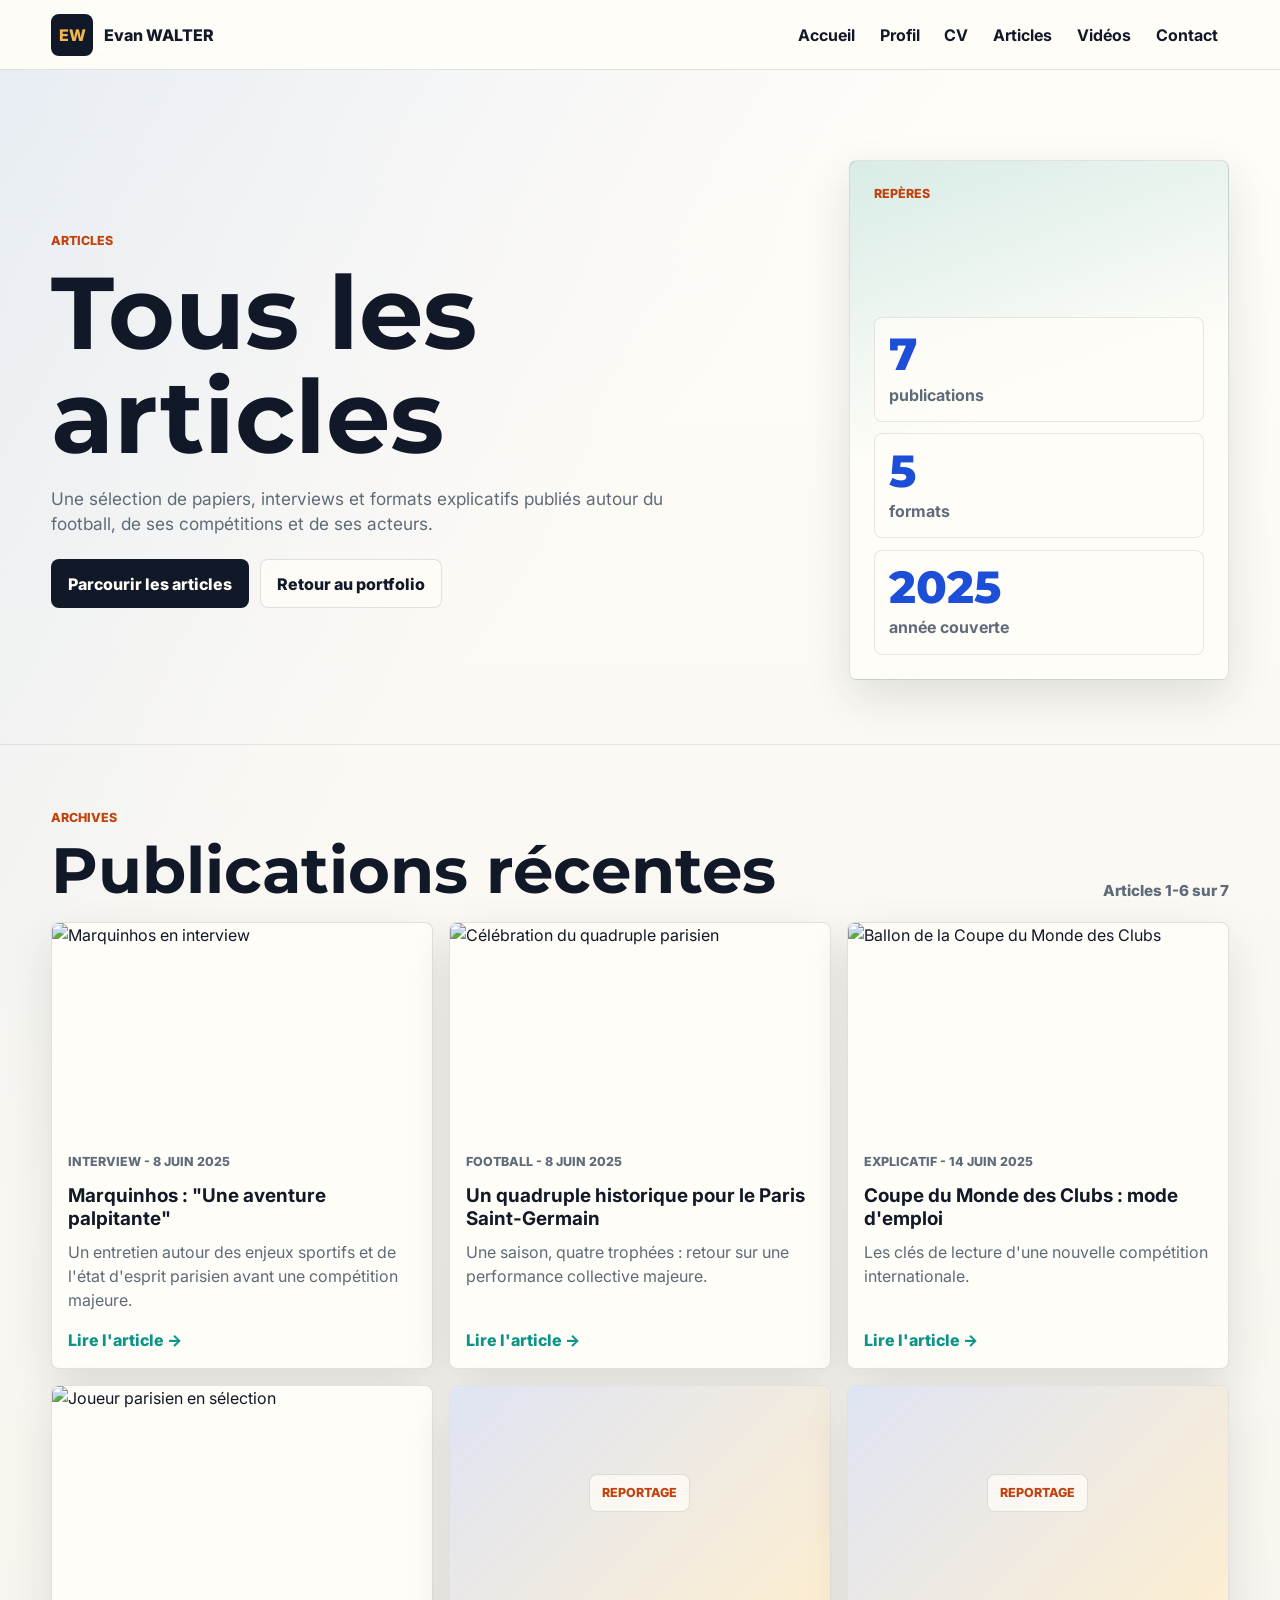
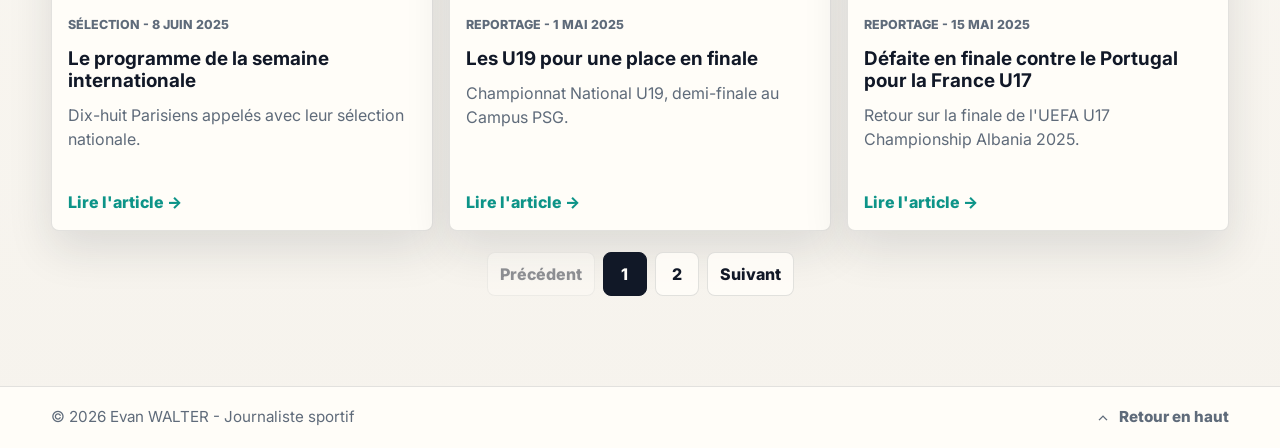
==== articles.html @ ab0a1d10 "add: prettier" ====
<!doctype html>
<html lang="fr">
  <head>
    <meta charset="utf-8" />
    <meta name="viewport" content="width=device-width,initial-scale=1" />
    <title>Tous les articles — Evan WALTER</title>
    <meta name="description" content="Liste complète des articles de Evan WALTER" />
    <link rel="preconnect" href="https://fonts.googleapis.com" />
    <link rel="preconnect" href="https://fonts.gstatic.com" crossorigin />
    <link
      href="https://fonts.googleapis.com/css2?family=Inter:wght@300;400;600;700;800&family=Montserrat:wght@700;800&display=swap"
      rel="stylesheet"
    />
    <link rel="stylesheet" href="main.css" />
    <link rel="apple-touch-icon" sizes="180x180" href="favicon/apple-touch-icon.png" />
    <link rel="icon" type="image/png" sizes="32x32" href="favicon/favicon-32x32.png" />
    <link rel="icon" type="image/png" sizes="16x16" href="favicon/favicon-16x16.png" />
    <link rel="shortcut icon" href="favicon/favicon.ico" />
    <link rel="manifest" href="favicon/site.webmanifest" />
    <meta name="theme-color" content="#0d9488" />
  </head>
  <body>
    <header class="site-header" role="banner">
      <div class="container header-grid">
        <a class="logo" href="index.html#home" aria-label="Accueil">
          <span class="logo-mark" aria-hidden="true">EW</span>
          <span class="logo-text">Evan WALTER</span>
        </a>

        <nav class="main-nav" role="navigation" aria-label="Navigation principale">
          <button id="nav-toggle" class="nav-toggle" aria-expanded="false" aria-controls="menu">
            Menu
          </button>
          <ul id="menu" class="menu">
            <li><a href="index.html#home">Accueil</a></li>
            <li><a href="index.html#about">Profil</a></li>
            <li><a href="CV/CV%20-%20Evan%20WALTER.pdf" target="_blank" rel="noopener">CV</a></li>
            <li><a href="index.html#articles">Articles</a></li>
            <li><a href="index.html#videos">Vidéos</a></li>
            <li><a href="index.html#contact">Contact</a></li>
          </ul>
        </nav>
      </div>
    </header>

    <main id="main" class="site-main articles-page">
      <section class="articles-hero">
        <div class="container articles-hero-grid">
          <div class="articles-hero-copy">
            <p class="eyebrow">Articles</p>
            <h1>Tous les articles</h1>
            <p>
              Une sélection de papiers, interviews et formats explicatifs publiés autour du
              football, de ses compétitions et de ses acteurs.
            </p>
            <div class="hero-cta">
              <a class="btn btn-primary" href="#articles-list">Parcourir les articles</a>
              <a class="btn btn-outline" href="index.html#articles">Retour au portfolio</a>
            </div>
          </div>

          <aside class="articles-hero-panel" aria-label="Repères éditoriaux">
            <p class="panel-label">Repères</p>
            <dl class="article-metrics">
              <div>
                <dt>7</dt>
                <dd>publications</dd>
              </div>
              <div>
                <dt>5</dt>
                <dd>formats</dd>
              </div>
              <div>
                <dt>2025</dt>
                <dd>année couverte</dd>
              </div>
            </dl>
          </aside>
        </div>
      </section>

      <section id="articles-list" class="works articles-list">
        <div class="container section-top articles-toolbar">
          <div>
            <p class="eyebrow">Archives</p>
            <h2>Publications récentes</h2>
          </div>
          <p class="articles-count">Articles 1-6 sur 7</p>
        </div>

        <div class="container">
          <div id="articles-grid" class="articles-grid" aria-live="polite"></div>
          <nav
            id="articles-pagination"
            class="pagination"
            aria-label="Pagination des articles"
          ></nav>
        </div>
      </section>
    </main>

    <footer class="site-footer">
      <div class="container footer-grid">
        <p>© <span id="year"></span> Evan WALTER - Journaliste sportif</p>
        <a href="#" class="back-to-top" aria-label="Retour en haut">
          <svg viewBox="0 0 24 24" aria-hidden="true" focusable="false">
            <path d="M7.41 15.41L12 10.83l4.59 4.58L18 14.17 12 8.17 6 14.17z"></path>
          </svg>
          <span>Retour en haut</span>
        </a>
      </div>
    </footer>

    <script defer src="main.js"></script>
    <script>
      (function () {
        const ARTICLES = [
          {
            category: 'Interview',
            date: '2025-06-08',
            dateLabel: '8 juin 2025',
            title: 'Marquinhos : "Une aventure palpitante"',
            excerpt:
              "Un entretien autour des enjeux sportifs et de l'état d'esprit parisien avant une compétition majeure.",
            image:
              'https://media.psg.fr/image/upload/w_1921,c_fill,g_auto,ar_3:2/f_avif,q_75/_am29025_q5d5ph',
            alt: 'Marquinhos en interview',
            link: 'https://www.psg.fr/content/marquinhos-participer-a-cette-competition-va-etre-une-aventure-palpitante',
          },
          {
            category: 'Football',
            date: '2025-06-08',
            dateLabel: '8 juin 2025',
            title: 'Un quadruple historique pour le Paris Saint-Germain',
            excerpt: 'Une saison, quatre trophées : retour sur une performance collective majeure.',
            image:
              'https://media.psg.fr/image/upload/w_1921,c_fill,g_auto,ar_3:2/f_avif,q_75/visuel-quadruple-169_uxd8ih',
            alt: 'Célébration du quadruple parisien',
            link: 'https://www.psg.fr/content/un-quadruple-historique-pour-le-paris-saint-germain',
          },
          {
            category: 'Explicatif',
            date: '2025-06-14',
            dateLabel: '14 juin 2025',
            title: "Coupe du Monde des Clubs : mode d'emploi",
            excerpt: "Les clés de lecture d'une nouvelle compétition internationale.",
            image:
              'https://media.psg.fr/image/upload/w_1081,c_fill,g_auto,ar_3:2/f_avif,q_75/gettyimages-2219233230_yzesf4',
            alt: 'Ballon de la Coupe du Monde des Clubs',
            link: 'https://www.psg.fr/content/coupe-du-monde-des-clubs-mode-demploi',
          },
          {
            category: 'Sélection',
            date: '2025-06-08',
            dateLabel: '8 juin 2025',
            title: 'Le programme de la semaine internationale',
            excerpt: 'Dix-huit Parisiens appelés avec leur sélection nationale.',
            image:
              'https://media.psg.fr/image/upload/w_1921,c_fill,g_auto,ar_3:2/f_avif,q_75/barcola-france-4_acxjjt',
            alt: 'Joueur parisien en sélection',
            link: 'https://www.psg.fr/content/le-programme-de-la-semaine-internationale',
          },
          {
            category: 'Reportage',
            date: '2025-05-01',
            dateLabel: '1 mai 2025',
            title: 'Les U19 pour une place en finale',
            excerpt: 'Championnat National U19, demi-finale au Campus PSG.',
            image: '',
            alt: '',
            link: 'https://www.psg.fr/content/les-u19-pour-une-place-en-finale',
          },
          {
            category: 'Reportage',
            date: '2025-05-15',
            dateLabel: '15 mai 2025',
            title: 'Défaite en finale contre le Portugal pour la France U17',
            excerpt: "Retour sur la finale de l'UEFA U17 Championship Albania 2025.",
            image: '',
            alt: '',
            link: 'https://www.psg.fr/content/defaite-en-finale-contre-le-portugal-pour-la-france-u17',
          },
          {
            category: 'Analyse',
            date: '2025-04-20',
            dateLabel: '20 avril 2025',
            title: 'Coupe du Monde des Clubs : les enjeux',
            excerpt: 'Angles, calendrier et repères pour suivre la compétition.',
            image: '',
            alt: '',
            link: 'https://www.psg.fr/content/coupe-du-monde-des-clubs-mode-demploi',
          },
        ];

        const pageSize = 6;
        let currentPage = 1;
        const totalPages = Math.max(1, Math.ceil(ARTICLES.length / pageSize));

        function renderPage(page) {
          const grid = document.getElementById('articles-grid');
          const count = document.querySelector('.articles-count');
          grid.innerHTML = '';
          const start = (page - 1) * pageSize;
          const end = start + pageSize;
          const items = ARTICLES.slice(start, end);

          items.forEach((a) => {
            const article = document.createElement('article');
            article.className = 'card article-card';

            const media = document.createElement('a');
            media.className = 'article-media';
            media.href = a.link;
            media.target = '_blank';
            media.rel = 'noopener';
            media.setAttribute('aria-label', `Lire ${a.title}`);

            if (a.image) {
              const image = document.createElement('img');
              image.src = a.image;
              image.alt = a.alt || '';
              image.loading = 'lazy';
              media.appendChild(image);
            } else {
              const placeholder = document.createElement('div');
              const label = document.createElement('span');
              placeholder.className = 'article-placeholder';
              placeholder.setAttribute('aria-hidden', 'true');
              label.textContent = a.category;
              placeholder.appendChild(label);
              media.appendChild(placeholder);
            }

            const body = document.createElement('div');
            body.className = 'card-body';

            const meta = document.createElement('p');
            const category = document.createElement('span');
            const time = document.createElement('time');
            meta.className = 'meta';
            category.textContent = a.category;
            time.dateTime = a.date;
            time.textContent = a.dateLabel;
            meta.append(category, ' - ', time);

            const title = document.createElement('h3');
            title.textContent = a.title;

            const excerpt = document.createElement('p');
            excerpt.textContent = a.excerpt || '';

            const link = document.createElement('a');
            link.className = 'card-link';
            link.href = a.link;
            link.target = '_blank';
            link.rel = 'noopener';
            link.textContent = "Lire l'article";

            body.append(meta, title, excerpt, link);
            article.append(media, body);

            grid.appendChild(article);
          });

          if (count) {
            const first = start + 1;
            const last = Math.min(ARTICLES.length, end);
            count.textContent = `Articles ${first}-${last} sur ${ARTICLES.length}`;
          }

          renderPagination();
        }

        function renderPagination() {
          const nav = document.getElementById('articles-pagination');
          nav.innerHTML = '';

          function goToPage(page) {
            if (page === currentPage || page < 1 || page > totalPages) return;
            currentPage = page;
            renderPage(currentPage);
          }

          const prev = document.createElement('button');
          prev.className = 'btn';
          prev.textContent = 'Précédent';
          prev.disabled = currentPage === 1;
          prev.addEventListener('click', () => {
            goToPage(currentPage - 1);
          });
          nav.appendChild(prev);

          for (let i = 1; i <= totalPages; i++) {
            const btn = document.createElement('button');
            btn.className = 'btn';
            if (i === currentPage) btn.classList.add('current');
            if (i === currentPage) btn.setAttribute('aria-current', 'page');
            btn.textContent = i;
            btn.addEventListener('click', () => {
              goToPage(i);
            });
            nav.appendChild(btn);
          }

          const next = document.createElement('button');
          next.className = 'btn';
          next.textContent = 'Suivant';
          next.disabled = currentPage === totalPages;
          next.addEventListener('click', () => {
            goToPage(currentPage + 1);
          });
          nav.appendChild(next);
        }

        document.addEventListener('DOMContentLoaded', () => {
          renderPage(currentPage);
        });
      })();
    </script>
  </body>
</html>
---- main.css ----
:root {
  --bg: #f6f3ed;
  --paper: #fffdf8;
  --ink: #111827;
  --muted: #5f6b7a;
  --line: rgba(17, 24, 39, 0.12);
  --teal: #0d9488;
  --blue: #1d4ed8;
  --red: #c2410c;
  --gold: #f2b84b;
  --shadow: 0 18px 45px rgba(25, 31, 44, 0.12);
  --radius: 8px;
  --max-width: 1180px;
  --focus: 0 0 0 3px rgba(13, 148, 136, 0.22);
  font-size: 16px;
}

* {
  box-sizing: border-box;
}

html {
  scroll-behavior: smooth;
}

body {
  margin: 0;
  min-height: 100%;
  color: var(--ink);
  background:
    linear-gradient(110deg, rgba(13, 148, 136, 0.08), transparent 28%),
    linear-gradient(180deg, #fffdf8 0%, var(--bg) 100%);
  font-family:
    Inter,
    system-ui,
    -apple-system,
    BlinkMacSystemFont,
    'Segoe UI',
    sans-serif;
  line-height: 1.5;
  -webkit-font-smoothing: antialiased;
}

img,
iframe,
svg {
  max-width: 100%;
}

a {
  color: inherit;
}

button,
input,
textarea {
  font: inherit;
}

.container {
  width: min(92vw, var(--max-width));
  margin: 0 auto;
}

.site-header {
  position: sticky;
  top: 0;
  z-index: 20;
  border-bottom: 1px solid var(--line);
  background: rgba(255, 253, 248, 0.9);
  backdrop-filter: blur(14px);
}

.header-grid {
  display: flex;
  align-items: center;
  justify-content: space-between;
  gap: 1rem;
  padding: 0.85rem 0;
}

.logo {
  display: inline-flex;
  align-items: center;
  gap: 0.65rem;
  color: var(--ink);
  text-decoration: none;
}

.logo-mark {
  display: inline-flex;
  width: 42px;
  height: 42px;
  align-items: center;
  justify-content: center;
  border-radius: var(--radius);
  background: var(--ink);
  color: var(--gold);
  font-weight: 800;
  letter-spacing: 0;
}

.logo-text {
  font-weight: 800;
}

.main-nav {
  position: relative;
}

.nav-toggle {
  display: none;
  padding: 0.55rem 0.75rem;
  border: 1px solid var(--line);
  border-radius: var(--radius);
  background: var(--paper);
  color: var(--ink);
  cursor: pointer;
}

.menu {
  display: flex;
  align-items: center;
  gap: 0.15rem;
  padding: 0;
  margin: 0;
  list-style: none;
}

.menu a {
  display: block;
  padding: 0.55rem 0.7rem;
  border-radius: var(--radius);
  color: var(--ink);
  font-weight: 700;
  text-decoration: none;
}

.menu a:hover,
.menu a:focus-visible {
  background: rgba(13, 148, 136, 0.1);
}

.hero {
  padding: clamp(3rem, 7vw, 6.5rem) 0 clamp(2.5rem, 5vw, 4.5rem);
}

.hero-grid {
  display: grid;
  grid-template-columns: minmax(0, 1fr) minmax(240px, 340px);
  align-items: center;
  gap: clamp(2rem, 6vw, 5rem);
}

.eyebrow {
  margin: 0 0 0.65rem;
  color: var(--red);
  font-size: 0.78rem;
  font-weight: 800;
  letter-spacing: 0;
  text-transform: uppercase;
}

.hero-title,
h2 {
  font-family: Montserrat, Inter, sans-serif;
  letter-spacing: 0;
  line-height: 1.02;
}

.hero-title {
  margin: 0;
  max-width: 10ch;
  font-size: clamp(3.7rem, 11vw, 7.8rem);
}

.hero-subtitle {
  max-width: 15ch;
  margin: 0.7rem 0 0;
  color: var(--blue);
  font-size: clamp(1.3rem, 3vw, 2.15rem);
  font-weight: 800;
  line-height: 1.08;
}

.lead {
  max-width: 58ch;
  margin: 1rem 0 0;
  color: var(--muted);
  font-size: 1.05rem;
}

.hero-cta,
.section-actions,
.contact-actions {
  display: flex;
  flex-wrap: wrap;
  align-items: center;
  gap: 0.7rem;
}

.hero-cta {
  margin-top: 1.35rem;
}

.btn,
.text-action {
  display: inline-flex;
  min-height: 44px;
  align-items: center;
  justify-content: center;
  border-radius: var(--radius);
  font-weight: 800;
  text-decoration: none;
  cursor: pointer;
}

.btn {
  padding: 0.72rem 1rem;
  border: 1px solid transparent;
}

.btn-primary {
  background: var(--ink);
  color: #fffdf8;
}

.btn-outline {
  border-color: var(--line);
  background: rgba(255, 253, 248, 0.76);
  color: var(--ink);
}

.text-action {
  margin-top: 1rem;
  padding: 0;
  border: 0;
  background: transparent;
  color: var(--teal);
}

.text-action::after {
  content: '';
  width: 34px;
  height: 2px;
  margin-left: 0.6rem;
  background: currentColor;
}

.hero-aside {
  position: relative;
  width: min(100%, 320px);
  justify-self: end;
}

.profile-figure {
  margin: 0;
  overflow: hidden;
  aspect-ratio: 4 / 5;
  border: 1px solid rgba(17, 24, 39, 0.1);
  border-radius: var(--radius);
  background: var(--paper);
  box-shadow: var(--shadow);
}

.profile-figure img {
  display: block;
  width: 100%;
  height: 100%;
  object-fit: cover;
  object-position: center top;
}

.stats {
  display: grid;
  grid-template-columns: repeat(3, 1fr);
  gap: 0.55rem;
  padding: 0;
  margin: 0.75rem 0 0;
  list-style: none;
}

.stats li {
  min-width: 0;
  padding: 0.75rem 0.55rem;
  border: 1px solid var(--line);
  border-radius: var(--radius);
  background: rgba(255, 253, 248, 0.78);
  text-align: center;
}

.stats strong {
  display: block;
  color: var(--blue);
  font-size: 1.45rem;
  line-height: 1;
}

.stats span {
  display: block;
  margin-top: 0.25rem;
  color: var(--muted);
  font-size: 0.78rem;
}

.about,
.works,
.videos,
.contact {
  padding: clamp(3rem, 7vw, 5.6rem) 0;
  border-top: 1px solid rgba(17, 24, 39, 0.08);
}

.section-grid,
.contact-grid {
  display: grid;
  grid-template-columns: minmax(240px, 0.8fr) minmax(0, 1.2fr);
  gap: clamp(1.5rem, 4vw, 3rem);
}

.section-heading h2,
.section-top h2,
.contact h2 {
  margin: 0;
  font-size: clamp(2rem, 5vw, 4rem);
}

.about-copy p,
.contact p {
  max-width: 65ch;
  margin: 0;
  color: var(--muted);
}

.pill-grid {
  display: grid;
  grid-template-columns: repeat(2, minmax(0, 1fr));
  gap: 0.6rem;
  margin-top: 1.2rem;
}

.pill-grid span {
  min-height: 44px;
  padding: 0.7rem 0.85rem;
  border: 1px solid var(--line);
  border-radius: var(--radius);
  background: rgba(255, 253, 248, 0.7);
  font-weight: 700;
}

.timeline,
.collection-grid,
.report-grid {
  display: grid;
  gap: 1rem;
}

.timeline {
  grid-template-columns: repeat(3, 1fr);
}

.timeline article,
.compact-card,
.report-card,
.short-card {
  border: 1px solid var(--line);
  border-radius: var(--radius);
  background: rgba(255, 253, 248, 0.86);
  box-shadow: 0 12px 30px rgba(25, 31, 44, 0.07);
}

.timeline article,
.compact-card {
  padding: 1rem;
}

.timeline span,
.meta {
  color: var(--red);
  font-size: 0.78rem;
  font-weight: 800;
  text-transform: uppercase;
}

.timeline h3,
.compact-card h3,
.card h3,
.short-card h4,
.report-card h4 {
  margin: 0.45rem 0;
  line-height: 1.18;
}

.timeline p,
.compact-card p,
.card p,
.report-card p {
  color: var(--muted);
}

.section-top {
  display: flex;
  align-items: end;
  justify-content: space-between;
  gap: 1rem;
  margin-bottom: 1.2rem;
}

.icon-btn {
  display: inline-flex;
  width: 44px;
  height: 44px;
  align-items: center;
  justify-content: center;
  border: 1px solid var(--line);
  border-radius: var(--radius);
  background: var(--paper);
  color: var(--ink);
  cursor: pointer;
  transition:
    background-color 0.18s ease,
    border-color 0.18s ease,
    color 0.18s ease,
    opacity 0.18s ease;
}

.icon-btn span {
  font-size: 1.9rem;
  line-height: 1;
}

.icon-btn:hover:not(:disabled) {
  border-color: rgba(13, 148, 136, 0.4);
  background: rgba(13, 148, 136, 0.1);
  color: var(--teal);
}

.icon-btn:disabled {
  cursor: default;
  opacity: 0.38;
}

.article-carousel {
  --carousel-card-width: calc((100% - 2rem) / 3);
  --carousel-gap: 1rem;
}

.rail {
  position: relative;
  overflow: hidden;
}

.rail-track {
  display: grid;
  grid-auto-columns: var(--carousel-card-width);
  grid-auto-flow: column;
  gap: var(--carousel-gap);
  overflow-x: auto;
  padding: 0.25rem 0.25rem 1rem;
  margin: -0.25rem;
  overscroll-behavior-x: contain;
  scroll-behavior: smooth;
  scroll-snap-type: x mandatory;
  scrollbar-width: none;
}

.rail-track::-webkit-scrollbar {
  display: none;
}

.rail-track > [data-carousel-item] {
  scroll-snap-align: start;
}

.card {
  display: flex;
  min-width: 0;
  overflow: hidden;
  border: 1px solid var(--line);
  border-radius: var(--radius);
  background: var(--paper);
  flex-direction: column;
  box-shadow: var(--shadow);
  scroll-snap-align: start;
  transition:
    transform 0.24s ease,
    box-shadow 0.24s ease;
}

.card:hover {
  transform: translateY(-5px);
  box-shadow: 0 24px 55px rgba(25, 31, 44, 0.16);
}

.card img {
  display: block;
  width: 100%;
  aspect-ratio: 16 / 9;
  object-fit: cover;
}

.card-body {
  display: flex;
  min-height: 218px;
  flex: 1;
  flex-direction: column;
  padding: 1rem;
}

.card-body .meta {
  margin: 0 0 0.4rem;
}

.card-body p:not(.meta) {
  margin: 0.2rem 0 1rem;
}

.card-link,
.compact-card a {
  margin-top: auto;
  color: var(--teal);
  font-weight: 800;
  text-decoration: none;
}

.carousel-footer {
  display: flex;
  min-height: 28px;
  align-items: center;
  justify-content: space-between;
  gap: 1rem;
  margin-top: 0.35rem;
}

.carousel-status {
  margin: 0;
  color: var(--muted);
  font-size: 0.9rem;
  font-weight: 700;
}

.carousel-dots {
  display: inline-flex;
  align-items: center;
  justify-content: flex-end;
  gap: 0.45rem;
}

.carousel-dot {
  width: 26px;
  height: 8px;
  padding: 0;
  border: 0;
  border-radius: 999px;
  background: rgba(17, 24, 39, 0.18);
  cursor: pointer;
  transition:
    width 0.18s ease,
    background-color 0.18s ease;
}

.carousel-dot[aria-current] {
  width: 38px;
  background: var(--teal);
}

.video-carousel {
  --carousel-card-width: calc((100% - 2rem) / 3);
  --carousel-gap: 1rem;
}

.video-carousel.vertical-video-carousel {
  --carousel-card-width: calc((100% - 2rem) / 3);
  width: min(100%, 900px);
  margin: 0 auto;
}

.video-carousel.report-carousel {
  --carousel-card-width: 100%;
}

.shorts-track {
  grid-auto-columns: var(--carousel-card-width);
  gap: var(--carousel-gap);
}

.reports-track {
  grid-auto-columns: var(--carousel-card-width);
  gap: var(--carousel-gap);
}

.comments-track {
  grid-auto-columns: var(--carousel-card-width);
  gap: var(--carousel-gap);
}

.collection-grid {
  grid-template-columns: repeat(3, 1fr);
}

.video-section + .video-section {
  margin-top: clamp(2.5rem, 5vw, 4rem);
}

.subsection-heading {
  display: flex;
  align-items: end;
  justify-content: space-between;
  gap: 1rem;
  margin-bottom: 0.9rem;
}

.subsection-heading h3 {
  margin: 0;
  font-size: clamp(1.35rem, 3vw, 2rem);
}

.subsection-heading p {
  max-width: 36ch;
  margin: 0;
  color: var(--muted);
}

.shorts-grid {
  display: grid;
  grid-template-columns: repeat(3, minmax(0, 1fr));
  gap: 1rem;
}

.short-card {
  display: flex;
  overflow: hidden;
  min-width: 0;
  height: 100%;
  flex-direction: column;
  padding: 0.75rem;
}

.video-embed {
  position: relative;
  overflow: hidden;
  border-radius: var(--radius);
  background: #111827;
}

.video-embed img,
.video-embed iframe {
  display: block;
  width: 100%;
  border: 0;
}

.video-embed img {
  height: 100%;
  object-fit: cover;
}

.video-embed-portrait {
  aspect-ratio: 9 / 16;
}

.video-embed-landscape {
  aspect-ratio: 16 / 9;
}

.video-embed iframe {
  height: 100%;
}

.play-overlay {
  position: absolute;
  inset: 0;
  display: grid;
  place-items: center;
  border: 0;
  background: linear-gradient(180deg, rgba(17, 24, 39, 0.05), rgba(17, 24, 39, 0.42));
  color: #fff;
  cursor: pointer;
}

.play-overlay span {
  display: grid;
  width: 58px;
  height: 58px;
  place-items: center;
  border-radius: 50%;
  background: rgba(17, 24, 39, 0.86);
  box-shadow: 0 14px 35px rgba(0, 0, 0, 0.28);
  font-size: 1.45rem;
  line-height: 1;
  transform: translateX(2px);
}

.video-fallback {
  display: inline-flex;
  margin-top: 0.3rem;
  color: var(--teal);
  font-size: 0.88rem;
  font-weight: 800;
  text-decoration: none;
}

.short-card h4 {
  min-height: 2.4em;
  margin: 0.8rem 0 0.15rem;
  font-size: 1rem;
}

.short-card .video-fallback {
  margin-top: auto;
}

.report-card {
  display: grid;
  grid-template-columns: minmax(280px, 0.95fr) minmax(0, 1fr);
  gap: 1rem;
  padding: 0.75rem;
  align-items: center;
}

.contact {
  background: linear-gradient(90deg, rgba(29, 78, 216, 0.08), rgba(242, 184, 75, 0.16));
}

.contact-actions {
  justify-content: flex-start;
}

.linkedin-link {
  display: inline-flex;
  min-height: 44px;
  align-items: center;
  justify-content: center;
  gap: 0.55rem;
  padding: 0.68rem 0.9rem;
  border: 1px solid var(--line);
  border-radius: var(--radius);
  background: #0a66c2;
  color: #fff;
  font-weight: 800;
  text-decoration: none;
}

.linkedin-link svg {
  width: 21px;
  height: 21px;
  fill: currentColor;
}

.form-status {
  flex-basis: 100%;
  min-height: 1.5em;
  margin: 0;
  color: var(--muted);
}

.site-footer {
  border-top: 1px solid var(--line);
  background: var(--paper);
}

.footer-grid {
  display: flex;
  align-items: center;
  justify-content: space-between;
  gap: 1rem;
  padding: 1.2rem 0;
  color: var(--muted);
  font-size: 0.95rem;
}

.footer-grid p {
  margin: 0;
}

.footer-grid a {
  color: var(--ink);
  font-weight: 800;
  text-decoration: none;
}

/* Back-to-top link: icon + text */
.footer-grid a.back-to-top {
  display: inline-flex;
  align-items: center;
  gap: 0.45rem;
  color: inherit;
  text-decoration: none;
}
.footer-grid a.back-to-top svg {
  width: 18px;
  height: 18px;
  fill: currentColor;
}

.reveal {
  opacity: 0;
  transform: translateY(18px);
  transition:
    opacity 0.7s ease,
    transform 0.7s ease;
}

.reveal.in-view {
  opacity: 1;
  transform: none;
}

a:focus-visible,
button:focus-visible {
  outline: none;
  box-shadow: var(--focus);
}

/* Partners: logo sans fond, centrés et alignés avec les cartes en-dessous */
.partners-grid .compact-card {
  background: transparent;
  border: 1px solid var(--line); /* enlever si vous ne voulez pas de cadre */
  box-shadow: none;
  padding: 0.6rem;
  min-height: 84px; /* ajuste la hauteur pour s'aligner visuellement avec les cases */
  display: flex;
  align-items: center;
  justify-content: center;
}

.partners-grid .compact-card a {
  display: inline-flex;
  align-items: center;
  justify-content: center;
  width: 100%;
  height: 100%;
  padding: 0.25rem;
}

.partners-grid img {
  max-width: 160px;
  max-height: 56px;
  width: auto;
  height: auto;
  object-fit: contain;
  background: transparent; /* utile pour SVG/PNG transparents */
}

/* espace vertical pour mieux séparer du bloc suivant */
#about-more {
  margin-top: clamp(2rem, 4vw, 3rem);
}

#partners {
  margin-top: clamp(2rem, 4vw, 3rem);
  margin-bottom: 0;
}

/* espace sous la section partenaires avant le pied du bloc about */
.about > #partners:last-child {
  margin-bottom: clamp(0.5rem, 2vw, 1.5rem);
}

@media (max-width: 720px) {
  .partners-grid {
    grid-template-columns: repeat(2, minmax(0, 1fr));
  }
}
@media (max-width: 430px) {
  .partners-grid {
    grid-template-columns: 1fr;
  }
}

@media (prefers-reduced-motion: reduce) {
  html {
    scroll-behavior: auto;
  }

  *,
  *::before,
  *::after {
    scroll-behavior: auto !important;
    transition-duration: 0.01ms !important;
    animation-duration: 0.01ms !important;
    animation-iteration-count: 1 !important;
  }
}

@media (max-width: 980px) {
  .hero-grid,
  .section-grid,
  .contact-grid,
  .report-card {
    grid-template-columns: 1fr;
  }

  .hero-grid {
    gap: 2rem;
  }

  .hero-title {
    max-width: none;
  }

  .hero-aside {
    width: min(72vw, 280px);
    justify-self: center;
  }

  .timeline,
  .collection-grid,
  .shorts-grid {
    grid-template-columns: repeat(2, minmax(0, 1fr));
  }

  .article-carousel {
    --carousel-card-width: calc((100% - 1rem) / 2);
  }

  .video-carousel {
    --carousel-card-width: calc((100% - 1rem) / 2);
  }

  .video-carousel.vertical-video-carousel {
    --carousel-card-width: calc((100% - 1rem) / 2);
    width: 100%;
  }

  .video-carousel.report-carousel {
    --carousel-card-width: 100%;
  }
}

@media (max-width: 720px) {
  .nav-toggle {
    display: inline-flex;
  }

  .menu {
    position: absolute;
    top: calc(100% + 0.6rem);
    right: 0;
    display: none;
    width: min(84vw, 280px);
    align-items: stretch;
    padding: 0.55rem;
    border: 1px solid var(--line);
    border-radius: var(--radius);
    background: var(--paper);
    box-shadow: var(--shadow);
    flex-direction: column;
  }

  .menu.open {
    display: flex;
  }

  .section-top,
  .subsection-heading {
    align-items: start;
    flex-direction: column;
  }

  .section-actions {
    width: 100%;
  }

  .works .section-actions {
    display: grid;
    grid-template-columns: 44px 44px minmax(0, 1fr);
  }

  .section-actions .btn {
    margin-left: auto;
  }

  .works .section-actions .btn {
    margin-left: 0;
  }

  .pill-grid,
  .timeline,
  .collection-grid,
  .shorts-grid {
    grid-template-columns: 1fr;
  }

  .article-carousel {
    --carousel-card-width: 100%;
  }

  .video-carousel {
    --carousel-card-width: 100%;
  }

  .video-carousel.vertical-video-carousel,
  .video-carousel.report-carousel {
    --carousel-card-width: 100%;
  }

  .stats {
    grid-template-columns: 1fr;
  }

  .hero-aside .stats {
    grid-template-columns: repeat(3, minmax(0, 1fr));
  }
}

@media (max-width: 430px) {
  .hero-aside {
    width: min(64vw, 240px);
  }

  .hero-cta,
  .contact-actions,
  .section-actions {
    align-items: stretch;
    flex-direction: column;
  }

  .btn,
  .linkedin-link,
  .text-action {
    width: 100%;
  }

  .icon-btn {
    width: 100%;
  }

  .works .section-actions {
    grid-template-columns: 44px 44px minmax(0, 1fr);
  }

  .works .section-actions .btn {
    width: auto;
  }
}

/* Articles page */
.articles-page {
  background:
    linear-gradient(130deg, rgba(29, 78, 216, 0.08), transparent 34%),
    linear-gradient(180deg, rgba(255, 253, 248, 0.7), rgba(246, 243, 237, 0.72));
}

.articles-hero {
  padding: clamp(3rem, 7vw, 6rem) 0 clamp(2.4rem, 5vw, 4.2rem);
}

.articles-hero-grid {
  display: grid;
  grid-template-columns: minmax(0, 1fr) minmax(280px, 380px);
  align-items: stretch;
  gap: clamp(1.5rem, 4vw, 3rem);
}

.articles-hero-copy {
  display: flex;
  min-height: clamp(360px, 42vw, 520px);
  flex-direction: column;
  justify-content: center;
}

.articles-hero h1 {
  max-width: 11ch;
  margin: 0;
  font-family: Montserrat, Inter, sans-serif;
  font-size: clamp(3.15rem, 8vw, 6.7rem);
  line-height: 1.02;
  letter-spacing: 0;
}

.articles-hero-copy > p:not(.eyebrow) {
  max-width: 58ch;
  margin: 1rem 0 0;
  color: var(--muted);
  font-size: 1.08rem;
}

.articles-hero-panel {
  display: flex;
  min-height: 100%;
  flex-direction: column;
  justify-content: space-between;
  gap: 1.5rem;
  padding: clamp(1rem, 3vw, 1.5rem);
  border: 1px solid var(--line);
  border-radius: var(--radius);
  background: linear-gradient(160deg, rgba(13, 148, 136, 0.16), transparent 48%), var(--paper);
  box-shadow: var(--shadow);
}

.panel-label {
  margin: 0;
  color: var(--red);
  font-size: 0.78rem;
  font-weight: 800;
  text-transform: uppercase;
}

.article-metrics {
  display: grid;
  gap: 0.7rem;
  margin: 0;
}

.article-metrics div {
  padding: 0.9rem;
  border: 1px solid rgba(17, 24, 39, 0.1);
  border-radius: var(--radius);
  background: rgba(255, 253, 248, 0.76);
}

.article-metrics dt {
  color: var(--blue);
  font-family: Montserrat, Inter, sans-serif;
  font-size: clamp(1.8rem, 4vw, 2.8rem);
  font-weight: 800;
  line-height: 1;
}

.article-metrics dd {
  margin: 0.35rem 0 0;
  color: var(--muted);
  font-weight: 700;
}

.articles-list {
  padding-top: clamp(2.5rem, 5vw, 4.5rem);
}

.articles-toolbar {
  align-items: end;
}

.articles-count {
  margin: 0;
  color: var(--muted);
  font-size: 0.95rem;
  font-weight: 800;
}

.articles-grid {
  display: grid;
  grid-template-columns: repeat(3, minmax(0, 1fr));
  gap: 1rem;
}

.article-card {
  min-height: 100%;
}

.article-media {
  display: block;
  overflow: hidden;
  color: inherit;
  text-decoration: none;
}

.article-card .card-body {
  min-height: 230px;
}

.article-card h3 {
  font-size: 1.18rem;
}

.article-card .card-link::after {
  content: ' ->';
}

.article-placeholder {
  display: grid;
  width: 100%;
  aspect-ratio: 16 / 9;
  place-items: center;
  background:
    linear-gradient(135deg, rgba(29, 78, 216, 0.14), rgba(242, 184, 75, 0.22)), var(--paper);
}

.article-placeholder span {
  padding: 0.55rem 0.75rem;
  border: 1px solid rgba(17, 24, 39, 0.12);
  border-radius: var(--radius);
  background: rgba(255, 253, 248, 0.78);
  color: var(--red);
  font-size: 0.78rem;
  font-weight: 800;
  text-transform: uppercase;
}

.pagination {
  display: flex;
  align-items: center;
  justify-content: center;
  gap: 0.5rem;
  margin-top: 1.35rem;
  flex-wrap: wrap;
}

.pagination .btn {
  min-width: 44px;
  min-height: 44px;
  padding: 0.55rem 0.75rem;
  border: 1px solid var(--line);
  background: rgba(255, 253, 248, 0.86);
  color: var(--ink);
  cursor: pointer;
  font-weight: 800;
}

.pagination .btn:not([disabled]):hover {
  border-color: rgba(13, 148, 136, 0.4);
  background: rgba(13, 148, 136, 0.1);
  color: var(--teal);
}

.pagination .btn[disabled] {
  cursor: default;
  opacity: 0.45;
}

.pagination .btn.current {
  border-color: var(--ink);
  background: var(--ink);
  color: #fffdf8;
}

@media (max-width: 980px) {
  .articles-hero-grid {
    grid-template-columns: 1fr;
  }

  .articles-hero-copy {
    min-height: auto;
  }

  .article-metrics {
    grid-template-columns: repeat(3, minmax(0, 1fr));
  }

  .articles-grid {
    grid-template-columns: repeat(2, minmax(0, 1fr));
  }
}

@media (max-width: 720px) {
  .articles-toolbar {
    align-items: start;
  }

  .article-metrics,
  .articles-grid {
    grid-template-columns: 1fr;
  }

  .articles-count {
    margin-top: 0.2rem;
  }
}

@media (max-width: 430px) {
  .articles-hero .hero-cta {
    align-items: stretch;
    flex-direction: column;
  }

  .pagination {
    display: grid;
    grid-template-columns: repeat(3, minmax(0, 1fr));
  }

  .pagination .btn {
    width: 100%;
  }

  /* Keep subsection carousel nav buttons side by side (never stacked) */
  .subsection-heading .section-actions {
    flex-direction: row;
    align-items: center;
  }

  .subsection-heading .section-actions .icon-btn {
    width: 44px;
  }
}
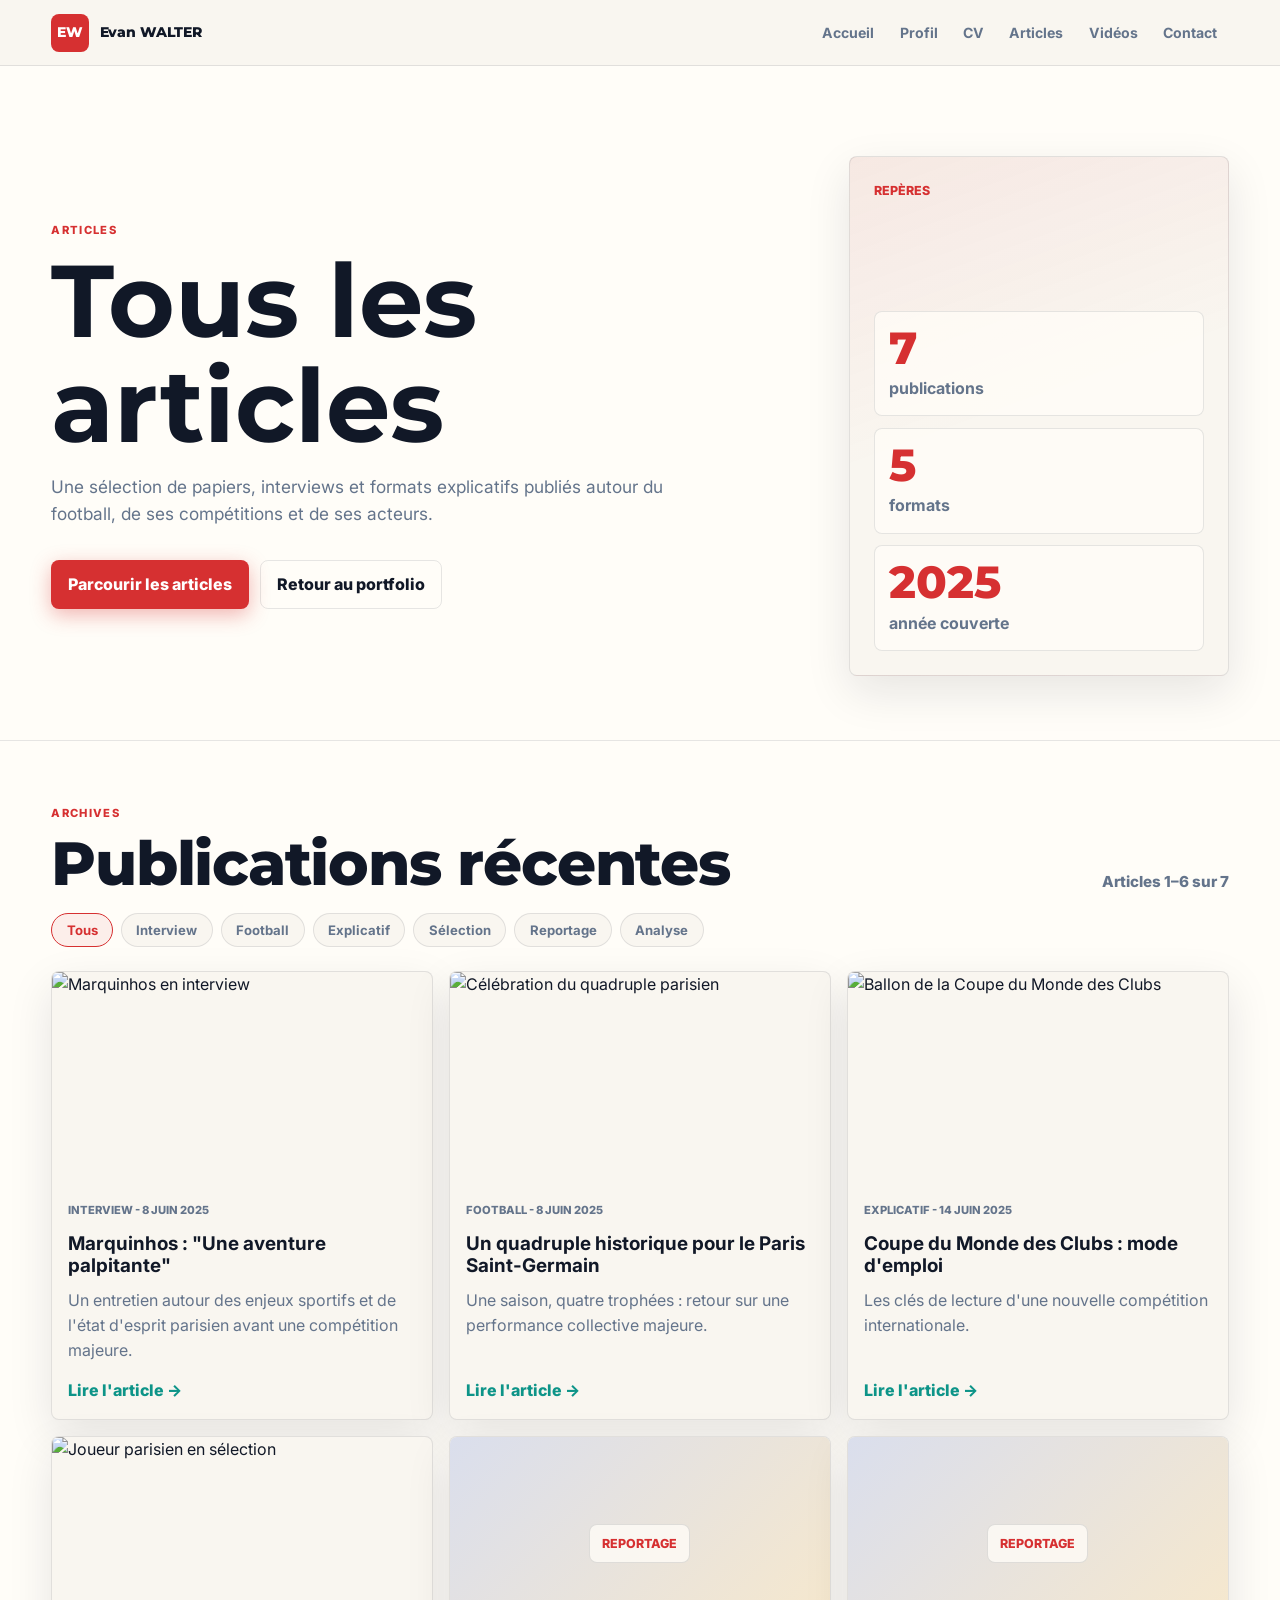
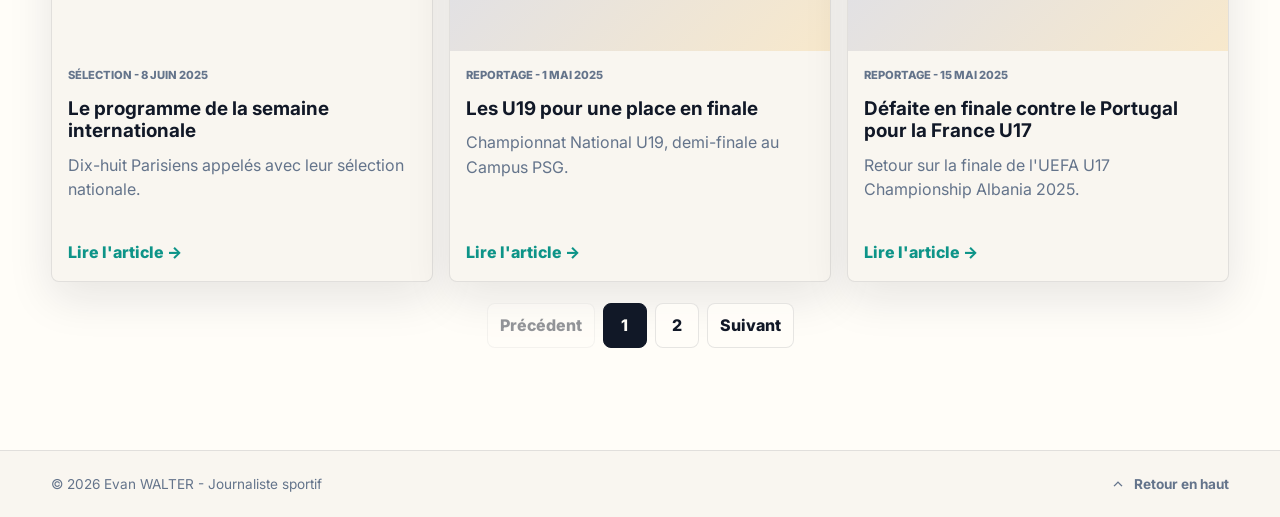
==== commit 81668ea0: "add: v2 of website, wip: main picture and box around cards" ====
--- a/articles.html
+++ b/articles.html
@@ -55,7 +55,7 @@
             </p>
             <div class="hero-cta">
               <a class="btn btn-primary" href="#articles-list">Parcourir les articles</a>
-              <a class="btn btn-outline" href="index.html#articles">Retour au portfolio</a>
+              <a class="btn btn-ghost" href="index.html#articles">Retour au portfolio</a>
             </div>
           </div>
 
@@ -89,6 +89,12 @@
         </div>
 
         <div class="container">
+          <div
+            id="category-filter"
+            class="category-filter"
+            role="group"
+            aria-label="Filtrer par catégorie"
+          ></div>
           <div id="articles-grid" class="articles-grid" aria-live="polite"></div>
           <nav
             id="articles-pagination"
@@ -194,15 +200,23 @@
 
         const pageSize = 6;
         let currentPage = 1;
-        const totalPages = Math.max(1, Math.ceil(ARTICLES.length / pageSize));
+        let currentCategory = 'all';
+
+        function getFilteredArticles() {
+          return currentCategory === 'all'
+            ? ARTICLES
+            : ARTICLES.filter((a) => a.category === currentCategory);
+        }
 
         function renderPage(page) {
+          const filtered = getFilteredArticles();
+          const totalPages = Math.max(1, Math.ceil(filtered.length / pageSize));
           const grid = document.getElementById('articles-grid');
           const count = document.querySelector('.articles-count');
           grid.innerHTML = '';
           const start = (page - 1) * pageSize;
           const end = start + pageSize;
-          const items = ARTICLES.slice(start, end);
+          const items = filtered.slice(start, end);
 
           items.forEach((a) => {
             const article = document.createElement('article');
@@ -263,21 +277,22 @@
           });
 
           if (count) {
-            const first = start + 1;
-            const last = Math.min(ARTICLES.length, end);
-            count.textContent = `Articles ${first}-${last} sur ${ARTICLES.length}`;
+            const first = filtered.length > 0 ? start + 1 : 0;
+            const last = Math.min(filtered.length, end);
+            const label = currentCategory === 'all' ? 'Articles' : currentCategory;
+            count.textContent = `${label} ${first}–${last} sur ${filtered.length}`;
           }
 
-          renderPagination();
+          renderPagination(totalPages);
         }
 
-        function renderPagination() {
+        function renderPagination(totalPages) {
           const nav = document.getElementById('articles-pagination');
           nav.innerHTML = '';
 
-          function goToPage(page) {
-            if (page === currentPage || page < 1 || page > totalPages) return;
-            currentPage = page;
+          function goToPage(p) {
+            if (p === currentPage || p < 1 || p > totalPages) return;
+            currentPage = p;
             renderPage(currentPage);
           }
 
@@ -312,7 +327,29 @@
           nav.appendChild(next);
         }
 
+        function renderCategories() {
+          const container = document.getElementById('category-filter');
+          if (!container) return;
+          const cats = ['Tous', ...new Set(ARTICLES.map((a) => a.category))];
+          container.innerHTML = '';
+          cats.forEach((cat) => {
+            const btn = document.createElement('button');
+            const isActive = cat === 'Tous' ? currentCategory === 'all' : cat === currentCategory;
+            btn.className = 'cat-btn' + (isActive ? ' active' : '');
+            btn.textContent = cat;
+            btn.type = 'button';
+            btn.addEventListener('click', () => {
+              currentCategory = cat === 'Tous' ? 'all' : cat;
+              currentPage = 1;
+              renderCategories();
+              renderPage(1);
+            });
+            container.appendChild(btn);
+          });
+        }
+
         document.addEventListener('DOMContentLoaded', () => {
+          renderCategories();
           renderPage(currentPage);
         });
       })();
--- a/main.css
+++ b/main.css
@@ -1,17 +1,50 @@
 :root {
-  --bg: #f6f3ed;
-  --paper: #fffdf8;
+  /* ── Palette sombre "Terrain" ─────────────────────── */
+  --dark: #07101f;
+  --dark-2: #0c1928;
+  --dark-3: #132035;
+  --paper: #f9f6f0;
+  --paper-2: #fffdf8;
+  --white: #ffffff;
+  --bg: var(--dark);
+
+  /* ── Encre ────────────────────────────────────────── */
   --ink: #111827;
-  --muted: #5f6b7a;
-  --line: rgba(17, 24, 39, 0.12);
+  --ink-light: #e4e0d8;
+  --muted: #64748b;
+  --muted-dk: #8b9ab5;
+
+  /* ── Accents ──────────────────────────────────────── */
+  --red: #d63031;
+  --red-2: #b72626;
+  --gold: #f4b942;
   --teal: #0d9488;
   --blue: #1d4ed8;
-  --red: #c2410c;
-  --gold: #f2b84b;
-  --shadow: 0 18px 45px rgba(25, 31, 44, 0.12);
+  --cyan: #06b6d4;
+
+  /* ── Lignes ───────────────────────────────────────── */
+  --line: rgba(17, 24, 39, 0.1);
+  --line-dk: rgba(255, 255, 255, 0.08);
+
+  /* ── Ombres ───────────────────────────────────────── */
+  --shadow: 0 16px 45px rgba(17, 24, 39, 0.1);
+  --shadow-dark: 0 20px 50px rgba(0, 0, 0, 0.45);
+
+  /* ── Rétrocompatibilité ───────────────────────────── */
   --radius: 8px;
+  --r: 8px;
+  --r-lg: 14px;
+
+  /* ── Typographie ──────────────────────────────────── */
+  --font-display: Montserrat, Inter, sans-serif;
+
+  /* ── Focus ────────────────────────────────────────── */
+  --focus: 0 0 0 3px rgba(13, 148, 136, 0.28);
+
+  /* ── Layout ───────────────────────────────────────── */
   --max-width: 1180px;
-  --focus: 0 0 0 3px rgba(13, 148, 136, 0.22);
+  --section-v: clamp(4rem, 8vw, 6.5rem);
+
   font-size: 16px;
 }
 
@@ -25,11 +58,8 @@
 
 body {
   margin: 0;
-  min-height: 100%;
-  color: var(--ink);
-  background:
-    linear-gradient(110deg, rgba(13, 148, 136, 0.08), transparent 28%),
-    linear-gradient(180deg, #fffdf8 0%, var(--bg) 100%);
+  background: var(--paper);
+  color: var(--ink);
   font-family:
     Inter,
     system-ui,
@@ -37,7 +67,7 @@
     BlinkMacSystemFont,
     'Segoe UI',
     sans-serif;
-  line-height: 1.5;
+  line-height: 1.55;
   -webkit-font-smoothing: antialiased;
 }
 
@@ -62,13 +92,142 @@
   margin: 0 auto;
 }
 
+/* ── Barre de progression lecture ────────────────────────── */
+.progress-bar {
+  position: fixed;
+  top: 0;
+  left: 0;
+  z-index: 200;
+  height: 3px;
+  width: 0%;
+  background: linear-gradient(90deg, var(--red), var(--gold));
+  transition: width 0.1s linear;
+  pointer-events: none;
+}
+
+/* ── Ticker "EN DIRECT" ───────────────────────────────────── */
+.ticker-wrap {
+  position: relative;
+  z-index: 30;
+  display: flex;
+  align-items: center;
+  height: 34px;
+  background: var(--red);
+  color: var(--white);
+  font-size: 0.72rem;
+  font-weight: 800;
+  letter-spacing: 0.06em;
+  text-transform: uppercase;
+  overflow: hidden;
+}
+
+.ticker-label {
+  flex-shrink: 0;
+  display: inline-flex;
+  align-items: center;
+  gap: 0.5rem;
+  padding: 0 1rem;
+  height: 100%;
+  background: rgba(0, 0, 0, 0.22);
+  white-space: nowrap;
+}
+
+.live-dot {
+  display: inline-block;
+  width: 7px;
+  height: 7px;
+  border-radius: 50%;
+  background: var(--white);
+  animation: blink 1.5s ease infinite;
+}
+
+.ticker {
+  flex: 1;
+  overflow: hidden;
+  height: 100%;
+  display: flex;
+  align-items: center;
+}
+
+.ticker-track {
+  display: inline-flex;
+  white-space: nowrap;
+  animation: ticker-scroll 36s linear infinite;
+  will-change: transform;
+}
+
+.ticker-track:hover {
+  animation-play-state: paused;
+}
+
+.ticker-item {
+  display: inline-flex;
+  align-items: center;
+  padding: 0 2rem;
+}
+
+.ticker-item::before {
+  content: '◆';
+  margin-right: 0.7rem;
+  opacity: 0.6;
+  font-size: 0.55rem;
+}
+
+@keyframes ticker-scroll {
+  0% {
+    transform: translateX(0);
+  }
+  100% {
+    transform: translateX(-50%);
+  }
+}
+
+@keyframes blink {
+  0%,
+  100% {
+    opacity: 1;
+  }
+  50% {
+    opacity: 0.35;
+  }
+}
+
+/* ── Header ───────────────────────────────────────────────── */
 .site-header {
   position: sticky;
   top: 0;
   z-index: 20;
+  background: rgba(249, 246, 240, 0.96);
+  backdrop-filter: blur(14px);
   border-bottom: 1px solid var(--line);
-  background: rgba(255, 253, 248, 0.9);
-  backdrop-filter: blur(14px);
+  transition:
+    background 0.3s ease,
+    border-color 0.3s ease;
+}
+
+.site-header.header-light {
+  background: rgba(249, 246, 240, 0.96);
+  border-bottom-color: var(--line);
+}
+
+/* Articles page : header toujours clair */
+body:has(.articles-page) .site-header {
+  background: rgba(249, 246, 240, 0.96);
+  border-bottom-color: var(--line);
+}
+body:has(.articles-page) .site-header .logo {
+  color: var(--ink);
+}
+body:has(.articles-page) .site-header .menu a {
+  color: var(--muted);
+}
+body:has(.articles-page) .site-header .menu a:hover {
+  color: var(--ink);
+  background: rgba(13, 148, 136, 0.1);
+}
+body:has(.articles-page) .site-header .nav-toggle {
+  border-color: var(--line);
+  color: var(--ink);
 }
 
 .header-grid {
@@ -85,23 +244,37 @@
   gap: 0.65rem;
   color: var(--ink);
   text-decoration: none;
+  transition: opacity 0.18s;
+}
+
+.logo:hover {
+  opacity: 0.82;
+}
+.header-light .logo {
+  color: var(--ink);
 }
 
 .logo-mark {
   display: inline-flex;
-  width: 42px;
-  height: 42px;
+  width: 38px;
+  height: 38px;
   align-items: center;
   justify-content: center;
-  border-radius: var(--radius);
-  background: var(--ink);
-  color: var(--gold);
-  font-weight: 800;
-  letter-spacing: 0;
+  border-radius: var(--r);
+  background: var(--red);
+  color: var(--white);
+  font-family: var(--font-display);
+  font-weight: 800;
+  font-size: 0.85rem;
+  letter-spacing: -0.02em;
+  flex-shrink: 0;
 }
 
 .logo-text {
-  font-weight: 800;
+  font-family: var(--font-display);
+  font-weight: 800;
+  font-size: 0.9rem;
+  letter-spacing: -0.01em;
 }
 
 .main-nav {
@@ -110,12 +283,27 @@
 
 .nav-toggle {
   display: none;
-  padding: 0.55rem 0.75rem;
+  align-items: center;
+  justify-content: center;
+  padding: 0.5rem 0.75rem;
   border: 1px solid var(--line);
-  border-radius: var(--radius);
-  background: var(--paper);
-  color: var(--ink);
+  border-radius: var(--r);
+  background: transparent;
+  color: var(--ink);
+  font-size: 0.85rem;
   cursor: pointer;
+  transition: background 0.18s;
+}
+
+.nav-toggle:hover {
+  background: rgba(17, 24, 39, 0.06);
+}
+.header-light .nav-toggle {
+  border-color: var(--line);
+  color: var(--ink);
+}
+.header-light .nav-toggle:hover {
+  background: rgba(17, 24, 39, 0.06);
 }
 
 .menu {
@@ -129,65 +317,130 @@
 
 .menu a {
   display: block;
-  padding: 0.55rem 0.7rem;
-  border-radius: var(--radius);
-  color: var(--ink);
+  padding: 0.5rem 0.72rem;
+  border-radius: var(--r);
+  color: var(--muted);
   font-weight: 700;
+  font-size: 0.88rem;
   text-decoration: none;
+  transition:
+    color 0.18s,
+    background 0.18s;
 }
 
 .menu a:hover,
 .menu a:focus-visible {
+  color: var(--ink);
   background: rgba(13, 148, 136, 0.1);
 }
 
+.header-light .menu a {
+  color: var(--muted);
+}
+.header-light .menu a:hover,
+.header-light .menu a:focus-visible {
+  color: var(--ink);
+  background: rgba(13, 148, 136, 0.1);
+}
+
 .hero {
-  padding: clamp(3rem, 7vw, 6.5rem) 0 clamp(2.5rem, 5vw, 4.5rem);
+  position: relative;
+  background: var(--paper-2);
+  overflow: hidden;
+}
+
+.hero::before {
+  content: '';
+  position: absolute;
+  inset: 0;
+  background-image:
+    radial-gradient(circle at 72% 28%, rgba(214, 48, 49, 0.07), transparent 50%),
+    radial-gradient(circle at 18% 80%, rgba(13, 148, 136, 0.05), transparent 50%),
+    repeating-linear-gradient(
+      0deg,
+      transparent,
+      transparent 59px,
+      rgba(17, 24, 39, 0.022) 59px,
+      rgba(17, 24, 39, 0.022) 60px
+    ),
+    repeating-linear-gradient(
+      90deg,
+      transparent,
+      transparent 59px,
+      rgba(17, 24, 39, 0.022) 59px,
+      rgba(17, 24, 39, 0.022) 60px
+    );
+  pointer-events: none;
 }
 
 .hero-grid {
   display: grid;
-  grid-template-columns: minmax(0, 1fr) minmax(240px, 340px);
-  align-items: center;
-  gap: clamp(2rem, 6vw, 5rem);
+  grid-template-columns: 1fr min(26vw, 290px);
+  align-items: start;
+  gap: clamp(2.5rem, 6vw, 5rem);
+  padding: clamp(4.5rem, 9vw, 8rem) 0 clamp(3rem, 6vw, 5rem);
+  position: relative;
+  z-index: 1;
 }
 
 .eyebrow {
-  margin: 0 0 0.65rem;
+  margin: 0 0 0.6rem;
   color: var(--red);
-  font-size: 0.78rem;
-  font-weight: 800;
-  letter-spacing: 0;
+  font-size: 0.7rem;
+  font-weight: 800;
+  letter-spacing: 0.12em;
   text-transform: uppercase;
+}
+
+/* Eyebrow dans le hero */
+.hero .eyebrow {
+  margin: 0 0 1.4rem;
 }
 
 .hero-title,
 h2 {
   font-family: Montserrat, Inter, sans-serif;
-  letter-spacing: 0;
+  letter-spacing: -0.02em;
   line-height: 1.02;
 }
 
 .hero-title {
   margin: 0;
-  max-width: 10ch;
-  font-size: clamp(3.7rem, 11vw, 7.8rem);
+  font-size: clamp(4rem, 12vw, 8.5rem);
+  font-weight: 800;
+  line-height: 0.9;
+  color: var(--ink);
+}
+
+.hero-title-line {
+  display: block;
+}
+.hero-title-accent {
+  display: block;
+  -webkit-text-stroke: 2px var(--red);
+  color: transparent;
 }
 
 .hero-subtitle {
-  max-width: 15ch;
-  margin: 0.7rem 0 0;
-  color: var(--blue);
-  font-size: clamp(1.3rem, 3vw, 2.15rem);
-  font-weight: 800;
-  line-height: 1.08;
+  max-width: 24ch;
+  margin: 1.2rem 0 0;
+  color: var(--muted);
+  font-size: clamp(1rem, 2.5vw, 1.4rem);
+  font-weight: 600;
+  line-height: 1.28;
+}
+
+.hero-subtitle strong {
+  color: var(--red);
+  font-weight: 800;
 }
 
 .lead {
-  max-width: 58ch;
+  max-width: 52ch;
   margin: 1rem 0 0;
   color: var(--muted);
-  font-size: 1.05rem;
+  font-size: 1rem;
+  line-height: 1.65;
 }
 
 .hero-cta,
@@ -200,7 +453,7 @@
 }
 
 .hero-cta {
-  margin-top: 1.35rem;
+  margin-top: 2rem;
 }
 
 .btn,
@@ -221,14 +474,47 @@
 }
 
 .btn-primary {
+  background: var(--red);
+  color: var(--white);
+  box-shadow: 0 6px 20px rgba(214, 48, 49, 0.35);
+}
+
+.btn-primary:hover {
+  background: var(--red-2);
+  box-shadow: 0 12px 32px rgba(214, 48, 49, 0.45);
+}
+
+.btn-outline {
+  border-color: rgba(17, 24, 39, 0.2);
+  background: transparent;
+  color: var(--ink);
+}
+
+.btn-outline:hover {
+  border-color: rgba(17, 24, 39, 0.45);
+  background: rgba(17, 24, 39, 0.05);
+}
+
+/* Boutons sur fond clair */
+.btn-ink {
   background: var(--ink);
-  color: #fffdf8;
-}
-
-.btn-outline {
+  color: var(--paper-2);
+  box-shadow: 0 4px 14px rgba(17, 24, 39, 0.18);
+}
+
+.btn-ink:hover {
+  background: #0a0f1e;
+}
+
+.btn-ghost {
   border-color: var(--line);
-  background: rgba(255, 253, 248, 0.76);
-  color: var(--ink);
+  background: transparent;
+  color: var(--ink);
+}
+
+.btn-ghost:hover {
+  background: rgba(13, 148, 136, 0.07);
+  border-color: rgba(13, 148, 136, 0.3);
 }
 
 .text-action {
@@ -249,26 +535,110 @@
 
 .hero-aside {
   position: relative;
-  width: min(100%, 320px);
-  justify-self: end;
+  align-self: start;
+  padding-top: clamp(4.5rem, 9vw, 8rem);
+}
+
+.profile-wrap {
+  position: relative;
 }
 
 .profile-figure {
   margin: 0;
   overflow: hidden;
-  aspect-ratio: 4 / 5;
-  border: 1px solid rgba(17, 24, 39, 0.1);
-  border-radius: var(--radius);
+  border-radius: var(--r-lg) var(--r-lg) 0 0;
+  border: 1px solid var(--line);
   background: var(--paper);
-  box-shadow: var(--shadow);
 }
 
 .profile-figure img {
   display: block;
   width: 100%;
-  height: 100%;
-  object-fit: cover;
-  object-position: center top;
+  height: auto;
+  aspect-ratio: auto;
+  object-fit: contain;
+  transition: transform 0.65s ease;
+}
+
+.profile-wrap:hover .profile-figure img {
+  transform: scale(1.04);
+}
+
+/* Accents décoratifs aux coins du portrait */
+.profile-wrap::before {
+  content: '';
+  position: absolute;
+  top: -10px;
+  right: -10px;
+  width: 60px;
+  height: 60px;
+  border-top: 2px solid var(--red);
+  border-right: 2px solid var(--red);
+  border-radius: 0 var(--r-lg) 0 0;
+  z-index: 2;
+  pointer-events: none;
+}
+
+.profile-wrap::after {
+  content: '';
+  position: absolute;
+  bottom: -10px;
+  left: -10px;
+  width: 60px;
+  height: 60px;
+  border-bottom: 2px solid var(--gold);
+  border-left: 2px solid var(--gold);
+  border-radius: 0 0 0 var(--r-lg);
+  z-index: 2;
+  pointer-events: none;
+}
+
+/* ── Stats strip (pleine largeur, bas du hero) ─────────── */
+.stats-strip-wrap {
+  position: relative;
+  z-index: 1;
+  border-top: 1px solid var(--line);
+  justify-items: center;
+}
+
+.stats-strip {
+  display: grid;
+  grid-template-columns: repeat(3, 1fr);
+  gap: 0;
+  margin: 0;
+  padding: 0;
+  list-style: none;
+  background: var(--paper);
+}
+
+.stats-strip li {
+  padding: clamp(1.4rem, 3vw, 2.2rem) clamp(1rem, 3vw, 2rem);
+  text-align: center;
+  border-right: 1px solid var(--line);
+}
+
+.stats-strip li:last-child {
+  border-right: none;
+}
+
+.stats-strip strong {
+  display: block;
+  font-family: var(--font-display);
+  font-size: clamp(2.8rem, 7vw, 5rem);
+  font-weight: 800;
+  line-height: 1;
+  letter-spacing: -0.03em;
+  color: var(--red);
+}
+
+.stats-strip span {
+  display: block;
+  margin-top: 0.4rem;
+  color: var(--muted);
+  font-size: 0.7rem;
+  font-weight: 800;
+  letter-spacing: 0.14em;
+  text-transform: uppercase;
 }
 
 .stats {
@@ -283,15 +653,15 @@
 .stats li {
   min-width: 0;
   padding: 0.75rem 0.55rem;
-  border: 1px solid var(--line);
+  border: 1px solid var(--line-dk);
   border-radius: var(--radius);
-  background: rgba(255, 253, 248, 0.78);
+  background: rgba(255, 255, 255, 0.05);
   text-align: center;
 }
 
 .stats strong {
   display: block;
-  color: var(--blue);
+  color: var(--white);
   font-size: 1.45rem;
   line-height: 1;
 }
@@ -299,16 +669,177 @@
 .stats span {
   display: block;
   margin-top: 0.25rem;
-  color: var(--muted);
+  color: var(--muted-dk);
   font-size: 0.78rem;
 }
 
-.about,
-.works,
+.about {
+  padding: var(--section-v) 0;
+  background: var(--paper-2);
+  color: var(--ink);
+}
+
+.works {
+  padding: var(--section-v) 0;
+  background: var(--paper-2);
+  color: var(--ink);
+  border-top: 1px solid var(--line);
+}
+
 .videos,
 .contact {
-  padding: clamp(3rem, 7vw, 5.6rem) 0;
-  border-top: 1px solid rgba(17, 24, 39, 0.08);
+  padding: var(--section-v) 0;
+}
+
+.videos {
+  background: #eef2f7;
+  color: var(--ink);
+}
+
+.contact {
+  background: var(--paper);
+  color: var(--ink);
+}
+
+/* Accents couleur par section */
+.videos .eyebrow {
+  color: var(--red);
+}
+.contact .eyebrow {
+  color: var(--red);
+}
+
+/* Article featured ─────────────────────────────────────── */
+.article-featured {
+  display: grid;
+  grid-template-columns: 1fr 1fr;
+  overflow: hidden;
+  border: 1px solid var(--line);
+  border-radius: var(--r-lg);
+  background: var(--paper-2);
+  box-shadow: var(--shadow);
+  margin-bottom: clamp(1.2rem, 3vw, 2rem);
+  transition:
+    transform 0.28s ease,
+    box-shadow 0.28s ease;
+}
+
+.article-featured:hover {
+  transform: translateY(-5px);
+  box-shadow: 0 36px 72px rgba(17, 24, 39, 0.15);
+}
+
+.article-featured-img {
+  overflow: hidden;
+  background: var(--dark-3);
+  min-height: 280px;
+}
+
+.article-featured-img img {
+  display: block;
+  width: 100%;
+  height: 100%;
+  object-fit: cover;
+  transition: transform 0.55s ease;
+}
+
+.article-featured:hover .article-featured-img img {
+  transform: scale(1.05);
+}
+
+.featured-badge {
+  display: inline-flex;
+  align-items: center;
+  gap: 0.4rem;
+  padding: 0.28rem 0.75rem;
+  border-radius: 999px;
+  background: var(--red);
+  color: var(--white);
+  font-size: 0.65rem;
+  font-weight: 800;
+  letter-spacing: 0.1em;
+  text-transform: uppercase;
+  margin-bottom: 1rem;
+}
+
+.article-featured-body {
+  display: flex;
+  flex-direction: column;
+  justify-content: center;
+  padding: clamp(1.8rem, 4vw, 3.5rem);
+}
+
+.article-featured-body .meta {
+  margin: 0 0 0.6rem;
+}
+
+.article-featured-body h3 {
+  margin: 0;
+  font-family: var(--font-display);
+  font-size: clamp(1.4rem, 2.8vw, 2.1rem);
+  font-weight: 800;
+  line-height: 1.12;
+  letter-spacing: -0.015em;
+}
+
+.article-featured-body p {
+  margin: 0.8rem 0 1.8rem;
+  color: var(--muted);
+  font-size: 0.98rem;
+  line-height: 1.65;
+}
+
+/* Contact panel droit ──────────────────────────────────── */
+.contact-panel {
+  display: flex;
+  flex-direction: column;
+  gap: 1.2rem;
+}
+
+.contact-fact {
+  padding: 1.4rem 1.6rem;
+  border: 1px solid var(--line);
+  border-radius: var(--r-lg);
+  background: var(--paper-2);
+  transition:
+    border-color 0.2s,
+    background 0.2s;
+}
+
+.contact-fact:hover {
+  border-color: rgba(214, 48, 49, 0.25);
+  background: rgba(214, 48, 49, 0.03);
+}
+
+.contact-fact-label {
+  display: block;
+  margin: 0 0 0.45rem;
+  color: var(--red);
+  font-size: 0.65rem;
+  font-weight: 800;
+  letter-spacing: 0.12em;
+  text-transform: uppercase;
+}
+
+.contact-fact p {
+  margin: 0;
+  color: var(--muted);
+  font-size: 0.93rem;
+  line-height: 1.5;
+  font-weight: 500;
+}
+
+/* Icon-btn variante sombre (section vidéos) ────────────── */
+.icon-btn-dk {
+  border-color: var(--line);
+  background: var(--paper);
+  color: var(--ink);
+}
+
+.icon-btn-dk:hover:not(:disabled) {
+  border-color: rgba(214, 48, 49, 0.4);
+  background: rgba(214, 48, 49, 0.06);
+  color: var(--red);
 }
 
 .section-grid,
@@ -322,7 +853,18 @@
 .section-top h2,
 .contact h2 {
   margin: 0;
-  font-size: clamp(2rem, 5vw, 4rem);
+  font-family: var(--font-display);
+  font-size: clamp(2rem, 5vw, 3.8rem);
+  font-weight: 800;
+  letter-spacing: -0.02em;
+}
+
+.section-top {
+  display: flex;
+  align-items: flex-end;
+  justify-content: space-between;
+  gap: 1rem;
+  margin-bottom: clamp(1.5rem, 3vw, 2.5rem);
 }
 
 .about-copy p,
@@ -333,19 +875,32 @@
 }
 
 .pill-grid {
-  display: grid;
-  grid-template-columns: repeat(2, minmax(0, 1fr));
-  gap: 0.6rem;
-  margin-top: 1.2rem;
+  display: flex;
+  flex-wrap: wrap;
+  gap: 0.45rem;
+  margin-top: 1.4rem;
 }
 
 .pill-grid span {
-  min-height: 44px;
-  padding: 0.7rem 0.85rem;
+  display: inline-flex;
+  align-items: center;
+  padding: 0.38rem 0.88rem;
   border: 1px solid var(--line);
-  border-radius: var(--radius);
-  background: rgba(255, 253, 248, 0.7);
+  border-radius: 999px;
+  background: var(--paper);
+  color: var(--ink);
+  font-size: 0.8rem;
   font-weight: 700;
+  transition:
+    border-color 0.18s,
+    background 0.18s,
+    color 0.18s;
+}
+
+.pill-grid span:hover {
+  border-color: rgba(13, 148, 136, 0.4);
+  background: rgba(13, 148, 136, 0.07);
+  color: var(--teal);
 }
 
 .timeline,
@@ -364,20 +919,37 @@
 .report-card,
 .short-card {
   border: 1px solid var(--line);
-  border-radius: var(--radius);
-  background: rgba(255, 253, 248, 0.86);
-  box-shadow: 0 12px 30px rgba(25, 31, 44, 0.07);
+  border-radius: var(--r-lg);
+  background: rgba(255, 253, 248, 0.9);
+  box-shadow: 0 4px 18px rgba(17, 24, 39, 0.06);
+}
+
+/* Timeline : accent rouge à gauche */
+.timeline article {
+  position: relative;
+  overflow: hidden;
+  padding: 1.3rem 1.2rem 1.3rem 1.5rem;
+}
+
+.timeline article::before {
+  content: '';
+  position: absolute;
+  top: 0;
+  left: 0;
+  width: 3px;
+  height: 100%;
+  background: var(--red);
 }
 
 .timeline article,
 .compact-card {
-  padding: 1rem;
+  padding: 1.2rem 1.2rem 1.2rem 1.5rem;
 }
 
 .timeline span,
 .meta {
   color: var(--red);
-  font-size: 0.78rem;
+  font-size: 0.7rem;
   font-weight: 800;
   text-transform: uppercase;
 }
@@ -633,7 +1205,33 @@
   min-width: 0;
   height: 100%;
   flex-direction: column;
-  padding: 0.75rem;
+  border: 1px solid var(--line);
+  border-radius: var(--r-lg);
+  background: var(--paper-2);
+  transition:
+    transform 0.24s,
+    box-shadow 0.24s;
+}
+
+.short-card:hover {
+  transform: translateY(-4px);
+  box-shadow: var(--shadow);
+}
+
+.short-card-body {
+  padding: 0.85rem;
+  flex: 1;
+  display: flex;
+  flex-direction: column;
+}
+
+.short-card h4 {
+  margin: 0 0 0.4rem;
+  font-family: var(--font-display);
+  font-size: 0.93rem;
+  font-weight: 700;
+  color: var(--ink);
+  line-height: 1.28;
 }
 
 .video-embed {
@@ -673,9 +1271,14 @@
   display: grid;
   place-items: center;
   border: 0;
-  background: linear-gradient(180deg, rgba(17, 24, 39, 0.05), rgba(17, 24, 39, 0.42));
-  color: #fff;
+  background: rgba(0, 0, 0, 0);
+  color: var(--white);
   cursor: pointer;
+  transition: background 0.28s ease;
+}
+
+.play-overlay:hover {
+  background: rgba(0, 0, 0, 0.18);
 }
 
 .play-overlay span {
@@ -684,20 +1287,40 @@
   height: 58px;
   place-items: center;
   border-radius: 50%;
-  background: rgba(17, 24, 39, 0.86);
-  box-shadow: 0 14px 35px rgba(0, 0, 0, 0.28);
-  font-size: 1.45rem;
+  background: rgba(214, 48, 49, 0.92);
+  box-shadow:
+    0 4px 20px rgba(0, 0, 0, 0.28),
+    0 0 0 4px rgba(255, 255, 255, 0.25);
+  font-size: 1.35rem;
   line-height: 1;
   transform: translateX(2px);
+  transition:
+    transform 0.22s ease,
+    box-shadow 0.22s ease,
+    background 0.22s ease;
+}
+
+.play-overlay:hover span {
+  background: var(--red);
+  transform: translateX(2px) scale(1.12);
+  box-shadow:
+    0 8px 32px rgba(0, 0, 0, 0.32),
+    0 0 0 6px rgba(255, 255, 255, 0.3);
 }
 
 .video-fallback {
   display: inline-flex;
-  margin-top: 0.3rem;
+  margin-top: auto;
+  padding-top: 0.3rem;
   color: var(--teal);
-  font-size: 0.88rem;
+  font-size: 0.82rem;
   font-weight: 800;
   text-decoration: none;
+  transition: color 0.18s;
+}
+
+.video-fallback:hover {
+  color: var(--cyan);
 }
 
 .short-card h4 {
@@ -713,45 +1336,158 @@
 .report-card {
   display: grid;
   grid-template-columns: minmax(280px, 0.95fr) minmax(0, 1fr);
-  gap: 1rem;
-  padding: 0.75rem;
-  align-items: center;
+  gap: 1.2rem;
+  padding: 1rem 1rem 1rem 1.4rem;
+  align-items: center;
+  border: 1px solid var(--line);
+  border-radius: var(--r-lg);
+  background: var(--paper-2);
+  box-shadow: 0 4px 18px rgba(17, 24, 39, 0.06);
+  transition:
+    transform 0.24s,
+    box-shadow 0.24s;
+}
+
+.report-card:hover {
+  transform: translateY(-4px);
+  box-shadow: var(--shadow);
+}
+
+.report-card .meta {
+  color: var(--red);
+}
+
+.report-card h4 {
+  color: var(--ink);
+}
+
+.report-card p {
+  color: var(--muted);
+}
+
+/* ── Commentaires audiodescription ──────────────────────── */
+.comment-card {
+  display: grid;
+  grid-template-columns: minmax(260px, 0.85fr) minmax(0, 1fr);
+  gap: 1.2rem;
+  padding: 1rem 1rem 1rem 1.4rem;
+  align-items: center;
+  border: 1px solid var(--line);
+  border-radius: var(--r-lg);
+  background: rgba(13, 148, 136, 0.03);
+  box-shadow: 0 4px 18px rgba(17, 24, 39, 0.06);
+  transition:
+    transform 0.24s,
+    box-shadow 0.24s;
+}
+
+.comment-card:hover {
+  transform: translateY(-4px);
+  box-shadow: 0 12px 36px rgba(13, 148, 136, 0.12);
+}
+
+.comment-card .meta {
+  color: var(--teal);
+}
+
+.comment-card h4 {
+  color: var(--ink);
+}
+
+.comment-card p {
+  color: var(--muted);
+}
+
+.comment-card .video-fallback {
+  color: var(--teal);
+}
+
+/* Badge AD sur les miniatures commentaires */
+.comment-card .video-embed::after {
+  content: 'AD';
+  position: absolute;
+  top: 0.5rem;
+  right: 0.5rem;
+  padding: 0.2rem 0.55rem;
+  border-radius: var(--r);
+  background: var(--teal);
+  color: var(--white);
+  font-size: 0.62rem;
+  font-weight: 800;
+  letter-spacing: 0.08em;
+  z-index: 2;
+  pointer-events: none;
 }
 
 .contact {
-  background: linear-gradient(90deg, rgba(29, 78, 216, 0.08), rgba(242, 184, 75, 0.16));
+  position: relative;
+  overflow: hidden;
+}
+
+.contact::before {
+  content: '';
+  position: absolute;
+  inset: 0;
+  background:
+    radial-gradient(circle at 85% 40%, rgba(214, 48, 49, 0.05), transparent 55%),
+    radial-gradient(circle at 8% 60%, rgba(13, 148, 136, 0.04), transparent 55%);
+  pointer-events: none;
+}
+
+.contact-grid {
+  position: relative;
+  z-index: 1;
+  display: grid;
+  grid-template-columns: 1fr 1fr;
+  align-items: center;
+  gap: clamp(2rem, 5vw, 5rem);
 }
 
 .contact-actions {
+  display: flex;
+  flex-wrap: wrap;
+  align-items: center;
+  gap: 0.75rem;
+  margin-top: 2rem;
   justify-content: flex-start;
 }
 
 .linkedin-link {
   display: inline-flex;
-  min-height: 44px;
+  min-height: 46px;
   align-items: center;
   justify-content: center;
-  gap: 0.55rem;
-  padding: 0.68rem 0.9rem;
-  border: 1px solid var(--line);
-  border-radius: var(--radius);
+  gap: 0.5rem;
+  padding: 0.72rem 1.1rem;
+  border: 1px solid transparent;
+  border-radius: var(--r);
   background: #0a66c2;
-  color: #fff;
-  font-weight: 800;
+  color: var(--white);
+  font-weight: 800;
+  font-size: 0.9rem;
   text-decoration: none;
+  transition:
+    transform 0.18s,
+    box-shadow 0.18s;
+}
+
+.linkedin-link:hover {
+  transform: translateY(-2px);
+  box-shadow: 0 8px 24px rgba(10, 102, 194, 0.45);
 }
 
 .linkedin-link svg {
-  width: 21px;
-  height: 21px;
+  width: 20px;
+  height: 20px;
   fill: currentColor;
 }
 
 .form-status {
   flex-basis: 100%;
-  min-height: 1.5em;
+  min-height: 1.4em;
   margin: 0;
-  color: var(--muted);
+  color: var(--muted-dk);
+  font-size: 0.88rem;
 }
 
 .site-footer {
@@ -764,9 +1500,9 @@
   align-items: center;
   justify-content: space-between;
   gap: 1rem;
-  padding: 1.2rem 0;
+  padding: 1.4rem 0;
   color: var(--muted);
-  font-size: 0.95rem;
+  font-size: 0.85rem;
 }
 
 .footer-grid p {
@@ -775,8 +1511,13 @@
 
 .footer-grid a {
   color: var(--ink);
-  font-weight: 800;
+  font-weight: 700;
   text-decoration: none;
+  transition: color 0.18s;
+}
+
+.footer-grid a:hover {
+  color: var(--teal);
 }
 
 /* Back-to-top link: icon + text */
@@ -883,25 +1624,53 @@
   }
 }
 
+@media (max-width: 1100px) {
+  .article-featured {
+    grid-template-columns: 1fr;
+  }
+  .article-featured-img {
+    min-height: 280px;
+  }
+  .contact-grid {
+    grid-template-columns: 1fr;
+  }
+  .contact-panel {
+    display: none;
+  }
+}
+
 @media (max-width: 980px) {
   .hero-grid,
   .section-grid,
-  .contact-grid,
-  .report-card {
+  .report-card,
+  .comment-card {
     grid-template-columns: 1fr;
   }
 
   .hero-grid {
     gap: 2rem;
-  }
-
-  .hero-title {
-    max-width: none;
+    padding-top: clamp(3rem, 7vw, 6rem);
   }
 
   .hero-aside {
-    width: min(72vw, 280px);
-    justify-self: center;
+    display: flex;
+    justify-content: center;
+    padding-top: 0;
+    margin-top: 0;
+  }
+
+  .hero-aside .profile-wrap {
+    max-width: 260px;
+    width: 100%;
+  }
+
+  .hero-aside .profile-wrap::before,
+  .hero-aside .profile-wrap::after {
+    display: none;
+  }
+
+  .hero-aside .profile-figure {
+    border-radius: var(--r-lg);
   }
 
   .timeline,
@@ -942,19 +1711,29 @@
     align-items: stretch;
     padding: 0.55rem;
     border: 1px solid var(--line);
-    border-radius: var(--radius);
-    background: var(--paper);
+    border-radius: var(--r);
+    background: var(--paper-2);
     box-shadow: var(--shadow);
     flex-direction: column;
+    z-index: 30;
   }
 
   .menu.open {
     display: flex;
   }
 
+  .menu a {
+    color: var(--muted);
+    padding: 0.6rem 0.8rem;
+  }
+
+  .menu a:hover {
+    background: rgba(13, 148, 136, 0.08);
+  }
+
   .section-top,
   .subsection-heading {
-    align-items: start;
+    align-items: flex-start;
     flex-direction: column;
   }
 
@@ -983,11 +1762,11 @@
   }
 
   .article-carousel {
-    --carousel-card-width: 100%;
+    --carousel-card-width: 80vw;
   }
 
   .video-carousel {
-    --carousel-card-width: 100%;
+    --carousel-card-width: 80vw;
   }
 
   .video-carousel.vertical-video-carousel,
@@ -995,18 +1774,49 @@
     --carousel-card-width: 100%;
   }
 
-  .stats {
+  .report-card,
+  .comment-card {
     grid-template-columns: 1fr;
   }
 
-  .hero-aside .stats {
-    grid-template-columns: repeat(3, minmax(0, 1fr));
-  }
-}
-
-@media (max-width: 430px) {
-  .hero-aside {
-    width: min(64vw, 240px);
+  .report-card .video-frame,
+  .comment-card .video-frame {
+    max-width: 100%;
+  }
+
+  .stats-strip {
+    grid-template-columns: repeat(3, 1fr);
+  }
+
+  .hero-cta {
+    flex-direction: column;
+    align-items: flex-start;
+  }
+
+  .contact-actions {
+    flex-direction: column;
+    align-items: flex-start;
+  }
+}
+
+@media (max-width: 500px) {
+  .stats-strip {
+    grid-template-columns: 1fr;
+  }
+
+  .stats-strip li {
+    border-right: none;
+    border-bottom: 1px solid var(--line);
+  }
+
+  .stats-strip li:last-child {
+    border-bottom: none;
+  }
+
+  .hero-cta .btn,
+  .contact-actions .btn,
+  .contact-actions .linkedin-link {
+    width: 100%;
   }
 
   .hero-cta,
@@ -1016,12 +1826,6 @@
     flex-direction: column;
   }
 
-  .btn,
-  .linkedin-link,
-  .text-action {
-    width: 100%;
-  }
-
   .icon-btn {
     width: 100%;
   }
@@ -1037,9 +1841,7 @@
 
 /* Articles page */
 .articles-page {
-  background:
-    linear-gradient(130deg, rgba(29, 78, 216, 0.08), transparent 34%),
-    linear-gradient(180deg, rgba(255, 253, 248, 0.7), rgba(246, 243, 237, 0.72));
+  background: var(--paper-2);
 }
 
 .articles-hero {
@@ -1085,7 +1887,7 @@
   padding: clamp(1rem, 3vw, 1.5rem);
   border: 1px solid var(--line);
   border-radius: var(--radius);
-  background: linear-gradient(160deg, rgba(13, 148, 136, 0.16), transparent 48%), var(--paper);
+  background: linear-gradient(160deg, rgba(214, 48, 49, 0.07), transparent 48%), var(--paper);
   box-shadow: var(--shadow);
 }
 
@@ -1111,7 +1913,7 @@
 }
 
 .article-metrics dt {
-  color: var(--blue);
+  color: var(--red);
   font-family: Montserrat, Inter, sans-serif;
   font-size: clamp(1.8rem, 4vw, 2.8rem);
   font-weight: 800;
@@ -1126,6 +1928,7 @@
 
 .articles-list {
   padding-top: clamp(2.5rem, 5vw, 4.5rem);
+  padding-bottom: clamp(4rem, 8vw, 7rem);
 }
 
 .articles-toolbar {
@@ -1225,6 +2028,47 @@
   color: #fffdf8;
 }
 
+/* Section commentaires : accent teal sur le titre */
+#comments .subsection-heading h3 {
+  color: var(--teal);
+}
+
+/* Filtre catégories (articles.html) */
+.category-filter {
+  display: flex;
+  flex-wrap: wrap;
+  gap: 0.5rem;
+  margin-bottom: 1.5rem;
+}
+
+.cat-btn {
+  display: inline-flex;
+  align-items: center;
+  padding: 0.38rem 0.9rem;
+  border: 1px solid var(--line);
+  border-radius: 999px;
+  background: var(--paper);
+  color: var(--muted);
+  font-size: 0.82rem;
+  font-weight: 700;
+  cursor: pointer;
+  transition:
+    border-color 0.18s,
+    background 0.18s,
+    color 0.18s;
+}
+
+.cat-btn:hover {
+  border-color: rgba(214, 48, 49, 0.35);
+  color: var(--red);
+}
+
+.cat-btn.active {
+  border-color: var(--red);
+  background: rgba(214, 48, 49, 0.07);
+  color: var(--red);
+}
+
 @media (max-width: 980px) {
   .articles-hero-grid {
     grid-template-columns: 1fr;
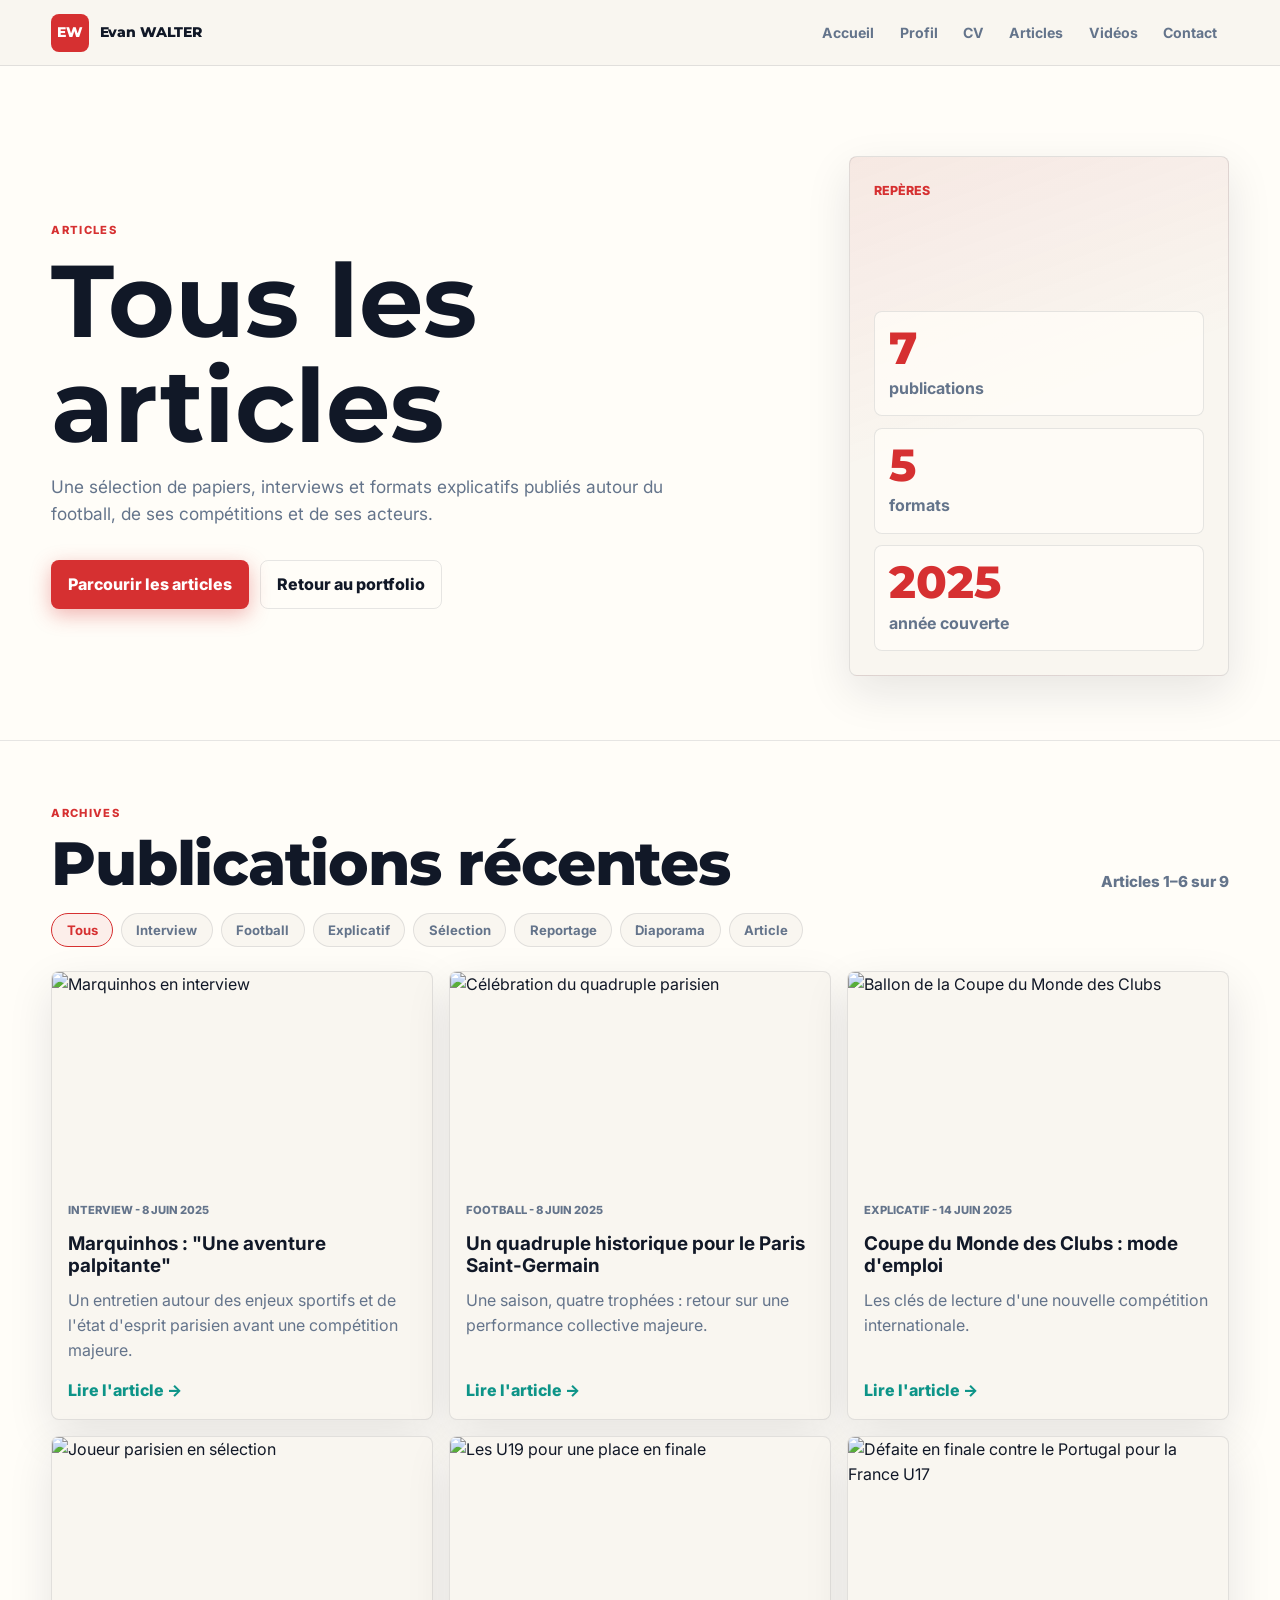
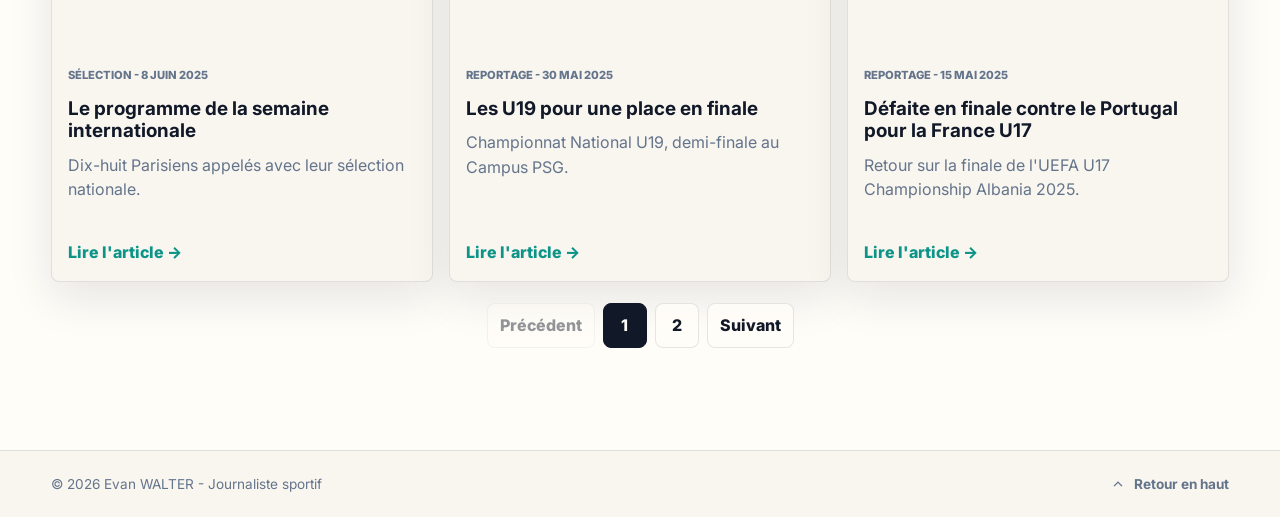
==== commit 2add90a5: "add: articles" ====
--- a/articles.html
+++ b/articles.html
@@ -168,12 +168,13 @@
           },
           {
             category: 'Reportage',
-            date: '2025-05-01',
-            dateLabel: '1 mai 2025',
+            date: '2025-05-30',
+            dateLabel: '30 mai 2025',
             title: 'Les U19 pour une place en finale',
             excerpt: 'Championnat National U19, demi-finale au Campus PSG.',
-            image: '',
-            alt: '',
+            image:
+              'https://media.psg.fr/image/upload/w_1921,c_fill,g_auto,ar_3:2/f_avif,q_75/U19_nfpul3',
+            alt: 'Les U19 pour une place en finale',
             link: 'https://www.psg.fr/content/les-u19-pour-une-place-en-finale',
           },
           {
@@ -182,19 +183,44 @@
             dateLabel: '15 mai 2025',
             title: 'Défaite en finale contre le Portugal pour la France U17',
             excerpt: "Retour sur la finale de l'UEFA U17 Championship Albania 2025.",
-            image: '',
-            alt: '',
+            image:
+              'https://media.psg.fr/image/upload/w_1921,c_fill,g_auto,ar_3:2/f_avif,q_75/gettyimages-2217525906_rtsc5u',
+            alt: 'Défaite en finale contre le Portugal pour la France U17',
             link: 'https://www.psg.fr/content/defaite-en-finale-contre-le-portugal-pour-la-france-u17',
           },
           {
-            category: 'Analyse',
-            date: '2025-04-20',
-            dateLabel: '20 avril 2025',
-            title: 'Coupe du Monde des Clubs : les enjeux',
-            excerpt: 'Angles, calendrier et repères pour suivre la compétition.',
-            image: '',
-            alt: '',
-            link: 'https://www.psg.fr/content/coupe-du-monde-des-clubs-mode-demploi',
+            category: 'Diaporama',
+            date: '2025-04-30',
+            dateLabel: '30 avril 2025',
+            title: 'La préparation continue à trois jours de la Finale de la Coupe de France',
+            excerpt: 'Retour en images sur les derniers entraînements.',
+            image:
+              'https://media.psg.fr/image/upload/w_1921,c_fill,g_auto,ar_16:9/f_avif,q_75/legacy_assets/289929/diapo250430_015.jpg',
+            alt: 'La préparation continue à trois jours de la Finale de la Coupe de France',
+            link: 'https://www.psg.fr/archive/fr/2025/4/diaporama-la-preparation-continue-a-trois-jours-de-la-finale-de-la-coupe-de-france-feminine-paris-saint-germain-20242025',
+          },
+          {
+            category: 'Diaporama',
+            date: '2025-04-29',
+            dateLabel: '29 avril 2025',
+            title: 'Les plus belles photos du Club Tour SNIPES 2025',
+            excerpt: 'Retour en images sur le Club Tour SNIPES 2025.',
+            image:
+              'https://media.psg.fr/image/upload/w_1921,c_fill,g_auto,ar_16:9/f_avif,q_75/legacy_assets/289799/3.jpg',
+            alt: 'Les plus belles photos du Club Tour SNIPES 2025',
+            link: 'https://www.psg.fr/archive/fr/2025/4/diaporama-les-plus-belles-photos-du-club-tour-snipes-2025',
+          },
+          {
+            category: 'Article',
+            date: '2025-05-23',
+            dateLabel: '23 mai 2025',
+            title: 'Lancement du programme des Légendes du Paris Saint-Germain',
+            excerpt:
+              'Inauguration du programme des Légendes du Paris Saint-Germain, l’occasion de découvrir le Campus PSG.',
+            image:
+              'https://media.psg.fr/image/upload/w_1921,c_fill,g_auto,ar_3:2/f_avif,q_75/legacy_assets/291304/photo-de-une.jpg',
+            alt: 'Lancement du programme des Légendes du Paris Saint-Germain',
+            link: 'https://www.psg.fr/archive/fr/2025/5/lancement-du-programme-legendes-du-paris-saint-germain-2024-2025',
           },
         ];
 
--- a/main.css
+++ b/main.css
@@ -375,7 +375,7 @@
 
 .hero-grid {
   display: grid;
-  grid-template-columns: 1fr min(26vw, 290px);
+  grid-template-columns: 1fr min(30vw, 340px);
   align-items: start;
   gap: clamp(2.5rem, 6vw, 5rem);
   padding: clamp(4.5rem, 9vw, 8rem) 0 clamp(3rem, 6vw, 5rem);
@@ -859,6 +859,10 @@
   letter-spacing: -0.02em;
 }
 
+.contact h2 {
+  font-size: clamp(1.8rem, 3.5vw, 2.8rem);
+}
+
 .section-top {
   display: flex;
   align-items: flex-end;
@@ -1019,7 +1023,8 @@
 
 .rail {
   position: relative;
-  overflow: hidden;
+  /* clip-path clips left/right overflow while allowing vertical overflow for shadows and hover lift */
+  clip-path: inset(-12px 0 -20px 0);
 }
 
 .rail-track {
@@ -1028,8 +1033,8 @@
   grid-auto-flow: column;
   gap: var(--carousel-gap);
   overflow-x: auto;
-  padding: 0.25rem 0.25rem 1rem;
-  margin: -0.25rem;
+  padding: 0.8rem 0 1.4rem;
+  margin: -0.8rem 0 0;
   overscroll-behavior-x: contain;
   scroll-behavior: smooth;
   scroll-snap-type: x mandatory;
@@ -1060,8 +1065,8 @@
 }
 
 .card:hover {
-  transform: translateY(-5px);
-  box-shadow: 0 24px 55px rgba(25, 31, 44, 0.16);
+  transform: translateY(-3px);
+  box-shadow: 0 16px 40px rgba(25, 31, 44, 0.13);
 }
 
 .card img {
@@ -1349,7 +1354,7 @@
 }
 
 .report-card:hover {
-  transform: translateY(-4px);
+  transform: translateY(-3px);
   box-shadow: var(--shadow);
 }
 
@@ -1382,7 +1387,7 @@
 }
 
 .comment-card:hover {
-  transform: translateY(-4px);
+  transform: translateY(-3px);
   box-shadow: 0 12px 36px rgba(13, 148, 136, 0.12);
 }
 
@@ -1438,7 +1443,7 @@
   position: relative;
   z-index: 1;
   display: grid;
-  grid-template-columns: 1fr 1fr;
+  grid-template-columns: 1.25fr 1fr;
   align-items: center;
   gap: clamp(2rem, 5vw, 5rem);
 }
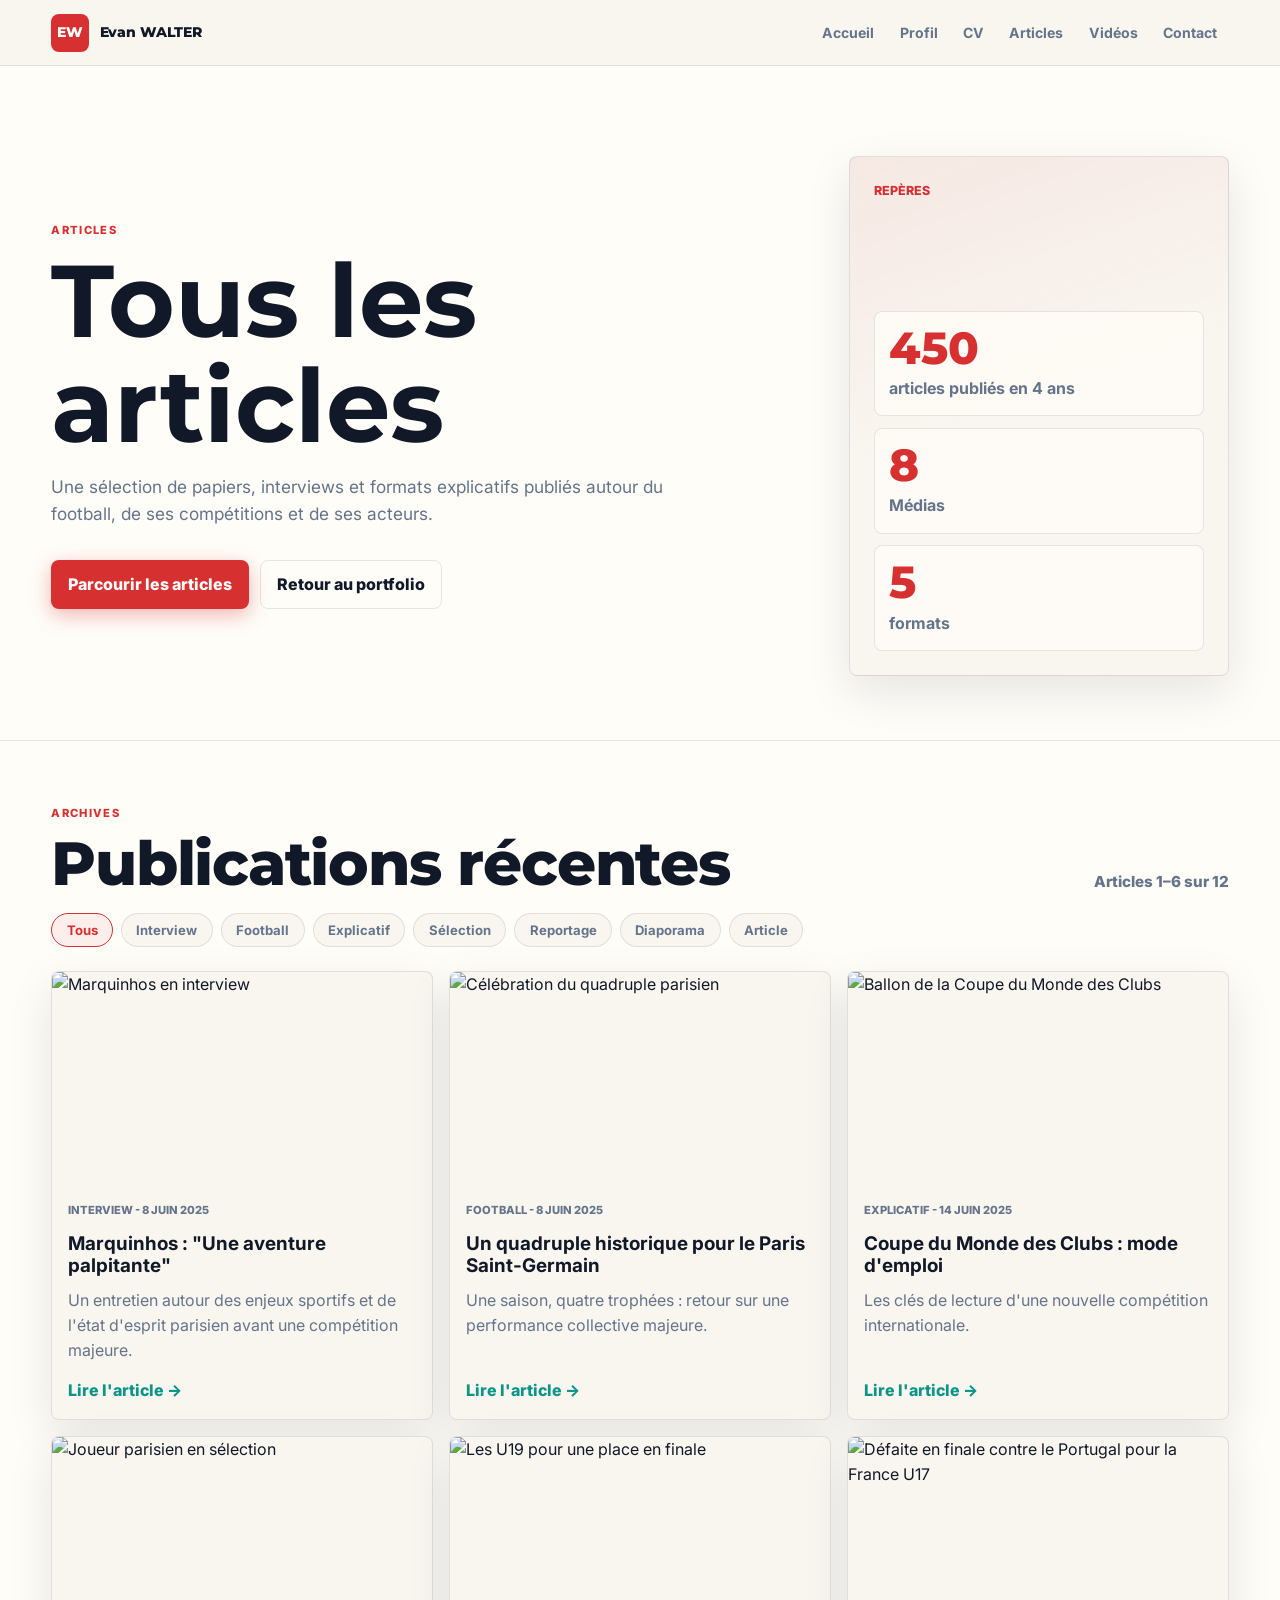
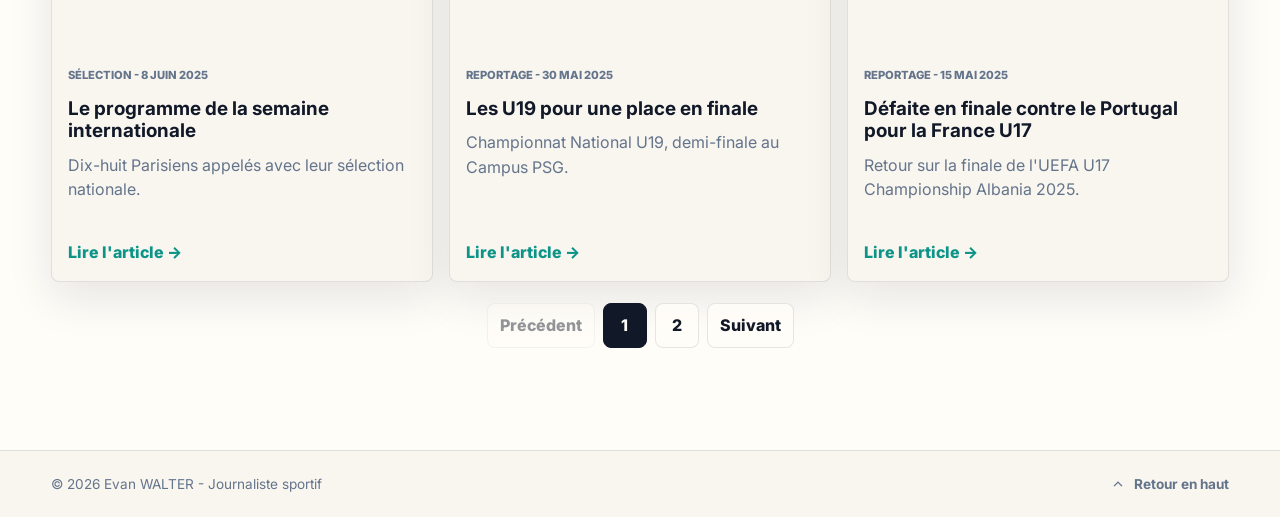
==== commit 355ffec2: "add: more articles" ====
--- a/articles.html
+++ b/articles.html
@@ -63,16 +63,16 @@
             <p class="panel-label">Repères</p>
             <dl class="article-metrics">
               <div>
-                <dt>7</dt>
-                <dd>publications</dd>
+                <dt>450</dt>
+                <dd>articles publiés en 4 ans</dd>
+              </div>
+              <div>
+                <dt>8</dt>
+                <dd>Médias</dd>
               </div>
               <div>
                 <dt>5</dt>
                 <dd>formats</dd>
-              </div>
-              <div>
-                <dt>2025</dt>
-                <dd>année couverte</dd>
               </div>
             </dl>
           </aside>
@@ -221,6 +221,41 @@
               'https://media.psg.fr/image/upload/w_1921,c_fill,g_auto,ar_3:2/f_avif,q_75/legacy_assets/291304/photo-de-une.jpg',
             alt: 'Lancement du programme des Légendes du Paris Saint-Germain',
             link: 'https://www.psg.fr/archive/fr/2025/5/lancement-du-programme-legendes-du-paris-saint-germain-2024-2025',
+          },
+          {
+            category: 'Article',
+            date: '2025-06-08',
+            dateLabel: '8 juin 2025',
+            title: "L'Équipe de France reçue 6 sur 6 !",
+            excerpt:
+              "Les Bleues ont remporté leur six rencontres dans l'UEFA Women's Nations League en s'imposant à Reykjavik contre l'Islande 0-2.",
+            image:
+              'https://media.psg.fr/image/upload/w_1921,c_fill,g_auto,ar_3:2/f_avif,q_75/geyoro-france_wcphrh',
+            alt: "L'Équipe de France reçue 6 sur 6 !",
+            link: 'https://www.psg.fr/content/lequipe-de-france-recue-6-sur-6',
+          },
+          {
+            category: 'Article',
+            date: '2025-06-07',
+            dateLabel: '7 juin 2025',
+            title: 'La semaine du Paris Saint-Germain',
+            excerpt: 'Découvrez les différents évènements de la semaine du Paris Saint-Germain.',
+            image:
+              'https://media.psg.fr/image/upload/w_1921,c_fill,g_auto,ar_3:2/f_avif,q_75/diapo-training-hand_20250538_017-2_yw9yqz',
+            alt: 'La semaine du Paris Saint-Germain',
+            link: 'https://www.psg.fr/content/la-semaine-du-paris-saint-germain',
+          },
+          {
+            category: 'Article',
+            date: '2025-06-08',
+            dateLabel: '8 juin 2025',
+            title: 'Ousmane Dembélé : « Je me bats pour ce maillot ! »',
+            excerpt:
+              "Le n°10 du Paris Saint-Germain s’est exprimé au micro de l'UEFA après la finale de Champions League remportée face à l'Inter Milan (5-0).",
+            image:
+              'https://media.psg.fr/image/upload/w_1921,c_fill,g_auto,ar_3:2/f_avif,q_75/diapo-training-hand_20250538_017-2_yw9yqz',
+            alt: 'Ousmane Dembélé : « Je me bats pour ce maillot ! »',
+            link: 'https://www.psg.fr/content/ousmane-dembele-je-me-bats-pour-ce-maillot',
           },
         ];
 
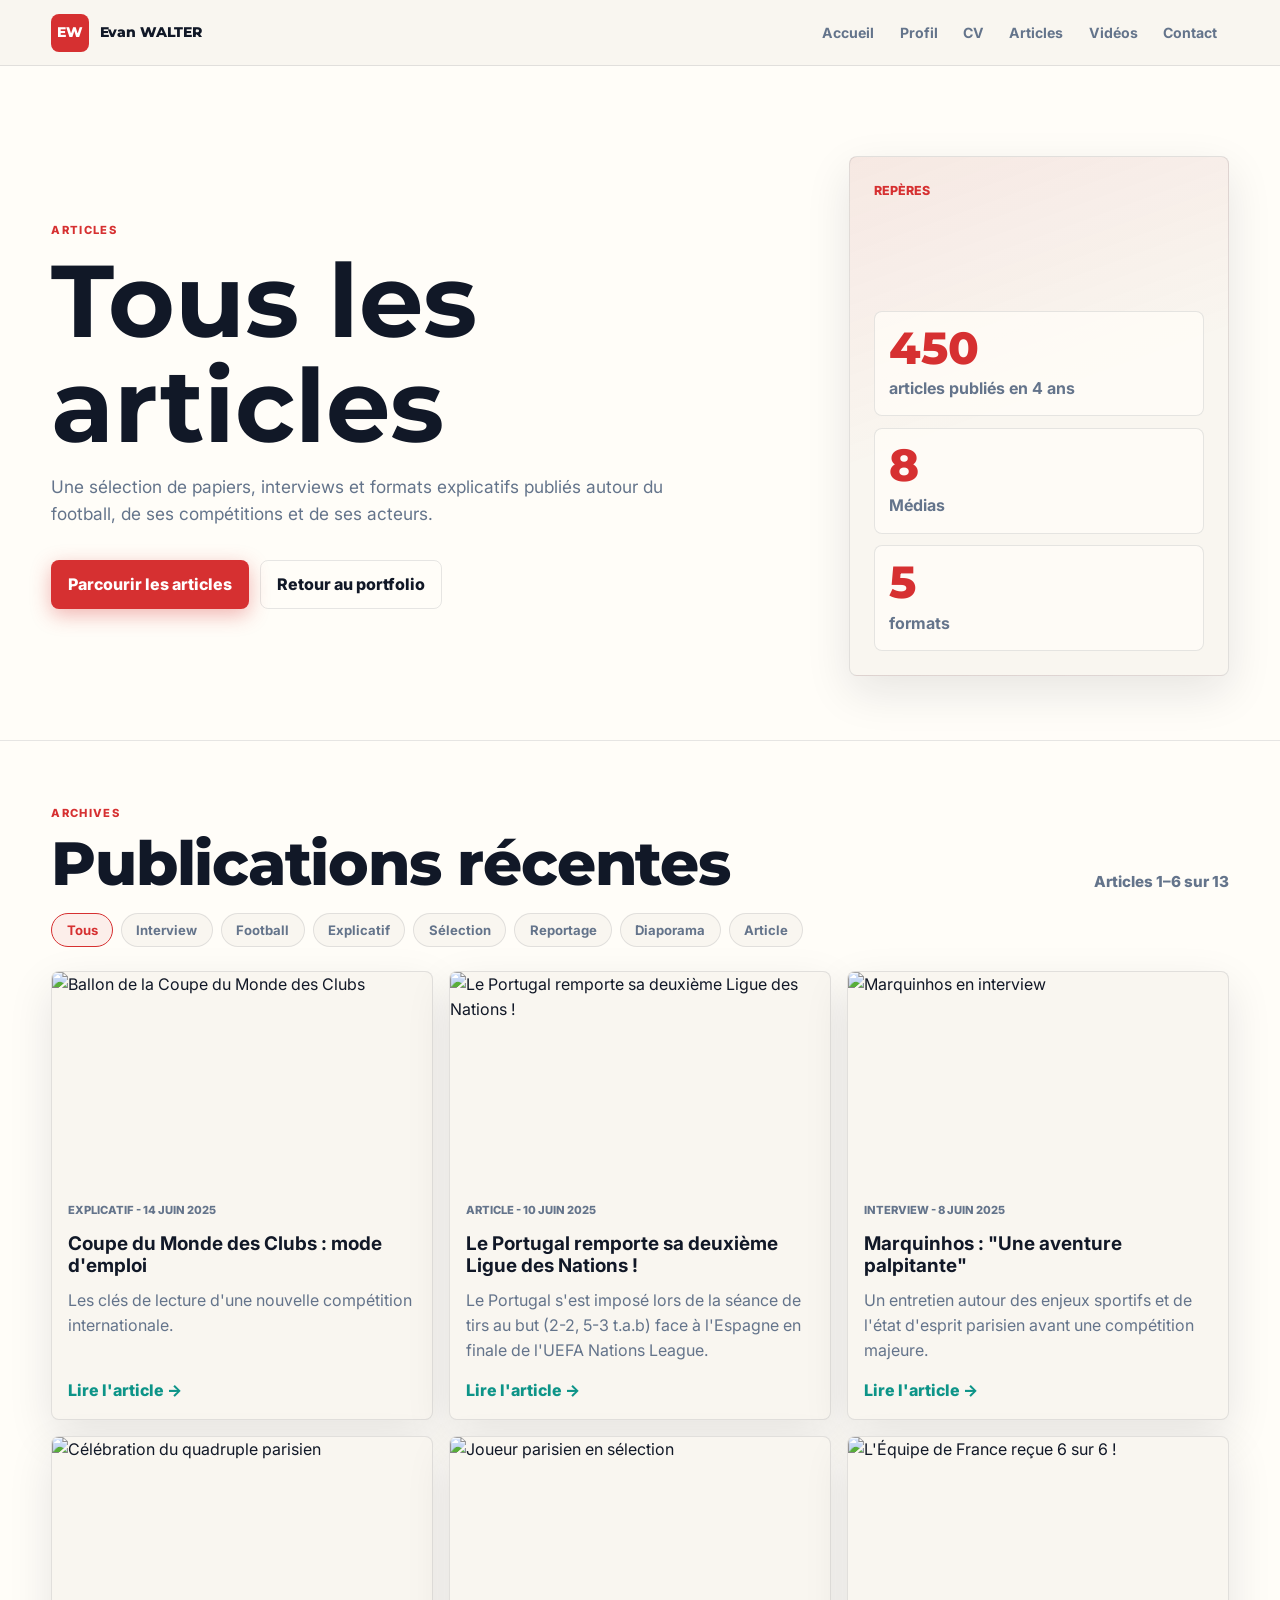
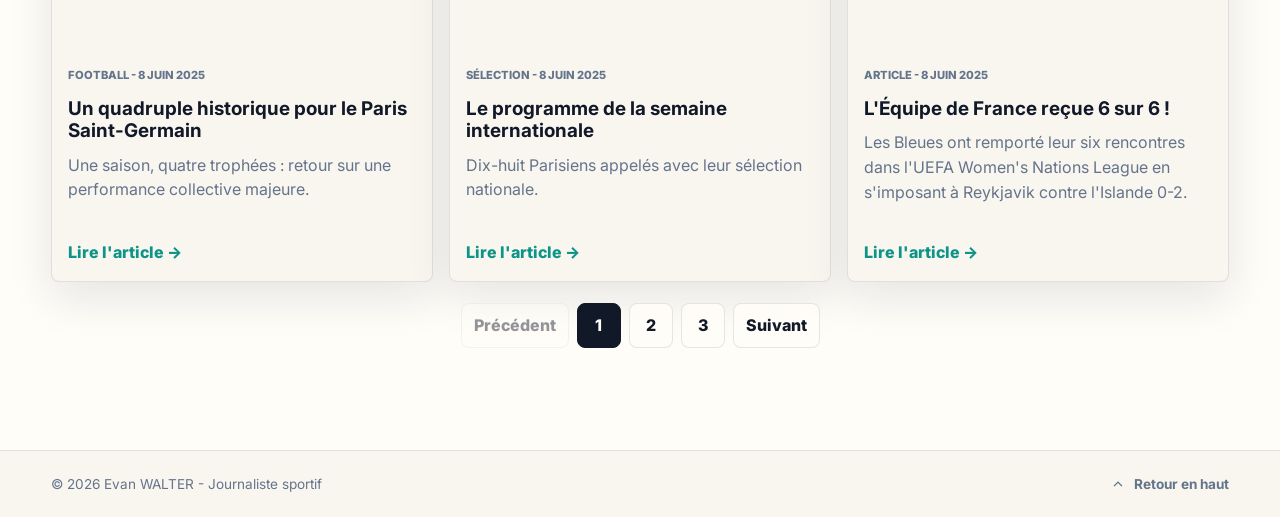
==== commit 3ecc6e93: "add: more articles, add: sorting by dates" ====
--- a/articles.html
+++ b/articles.html
@@ -257,6 +257,18 @@
             alt: 'Ousmane Dembélé : « Je me bats pour ce maillot ! »',
             link: 'https://www.psg.fr/content/ousmane-dembele-je-me-bats-pour-ce-maillot',
           },
+          {
+            category: 'Article',
+            date: '2025-06-10',
+            dateLabel: '10 juin 2025',
+            title: 'Le Portugal remporte sa deuxième Ligue des Nations !',
+            excerpt:
+              "Le Portugal s'est imposé lors de la séance de tirs au but (2-2, 5-3 t.a.b) face à l'Espagne en finale de l'UEFA Nations League.",
+            image:
+              'https://media.psg.fr/image/upload/w_1921,c_fill,g_auto,ar_3:2/f_avif,q_75/gettyimages-2219217712_q7w4og',
+            alt: 'Le Portugal remporte sa deuxième Ligue des Nations !',
+            link: 'https://www.psg.fr/content/le-portugal-remporte-sa-deuxieme-ligue-des-nations',
+          },
         ];
 
         const pageSize = 6;
@@ -264,9 +276,11 @@
         let currentCategory = 'all';
 
         function getFilteredArticles() {
-          return currentCategory === 'all'
-            ? ARTICLES
-            : ARTICLES.filter((a) => a.category === currentCategory);
+          const list =
+            currentCategory === 'all'
+              ? ARTICLES
+              : ARTICLES.filter((a) => a.category === currentCategory);
+          return list.slice().sort((a, b) => (a.date < b.date ? 1 : a.date > b.date ? -1 : 0));
         }
 
         function renderPage(page) {
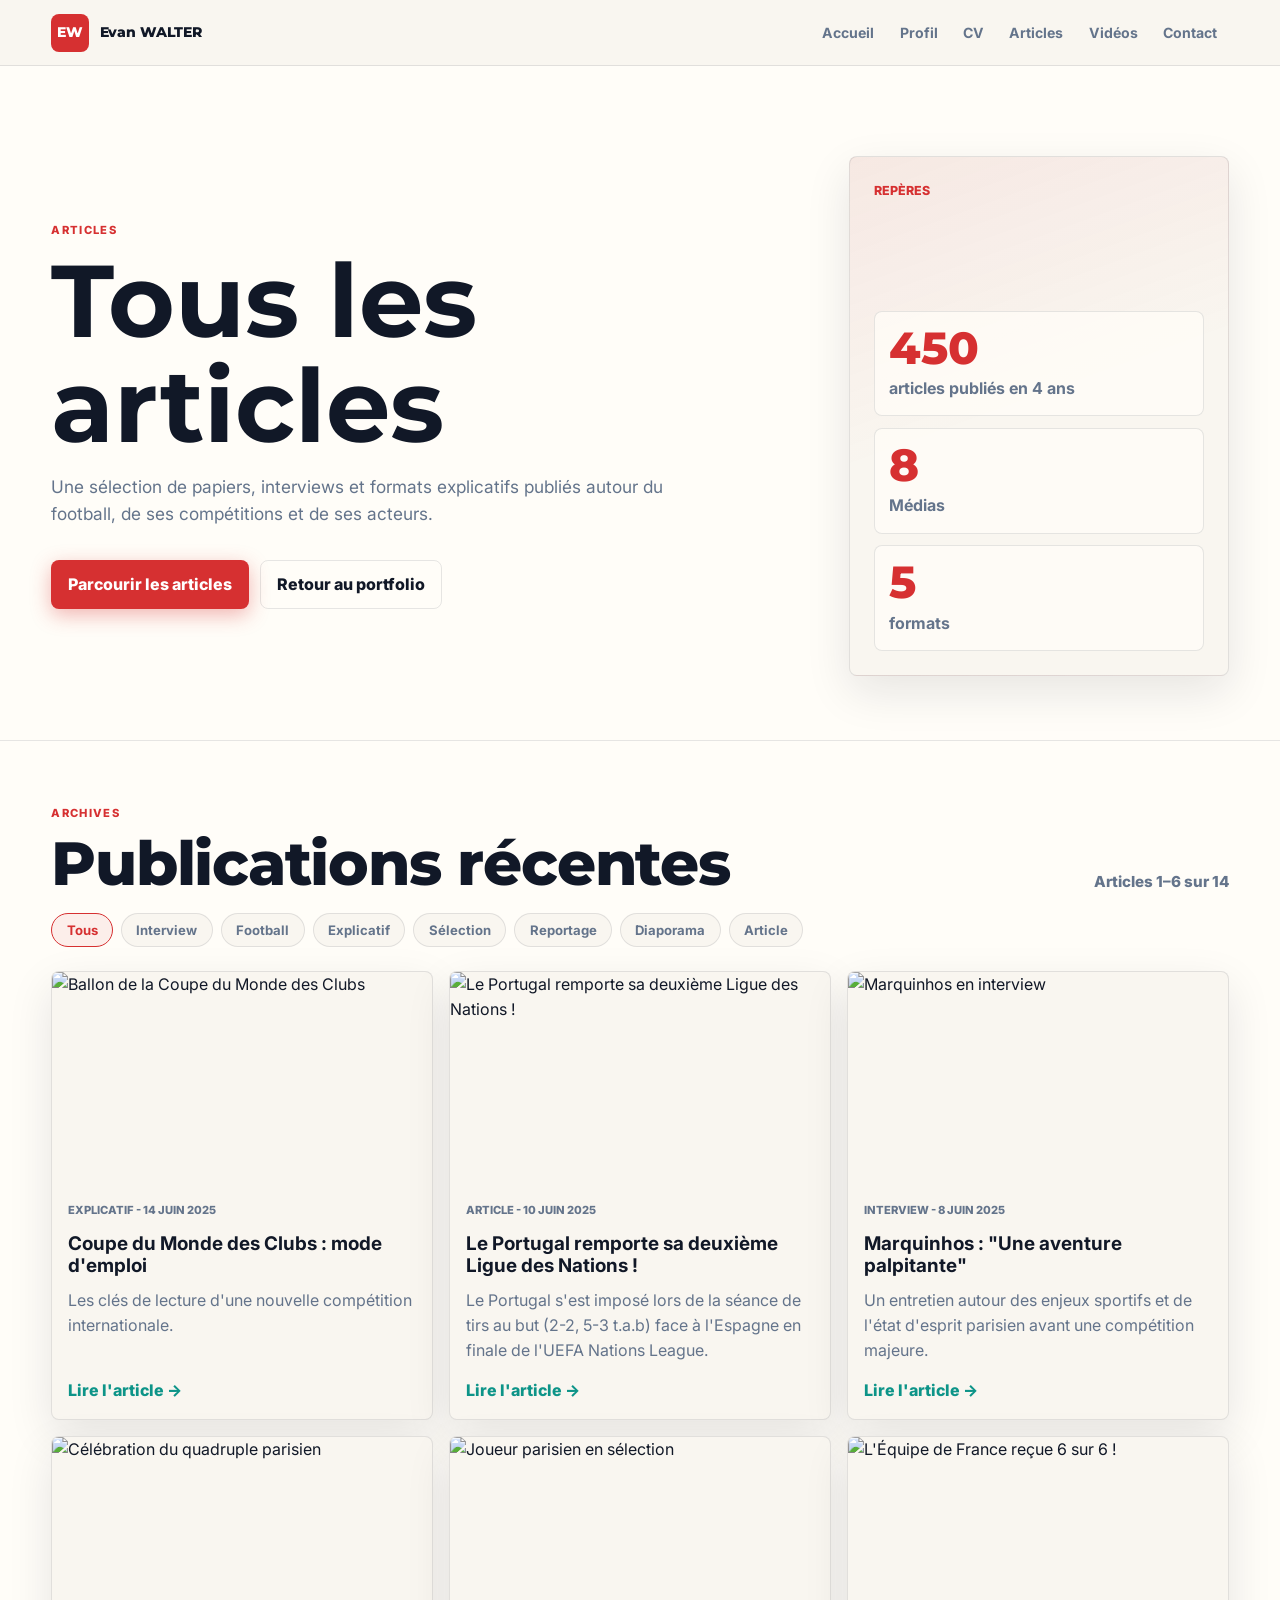
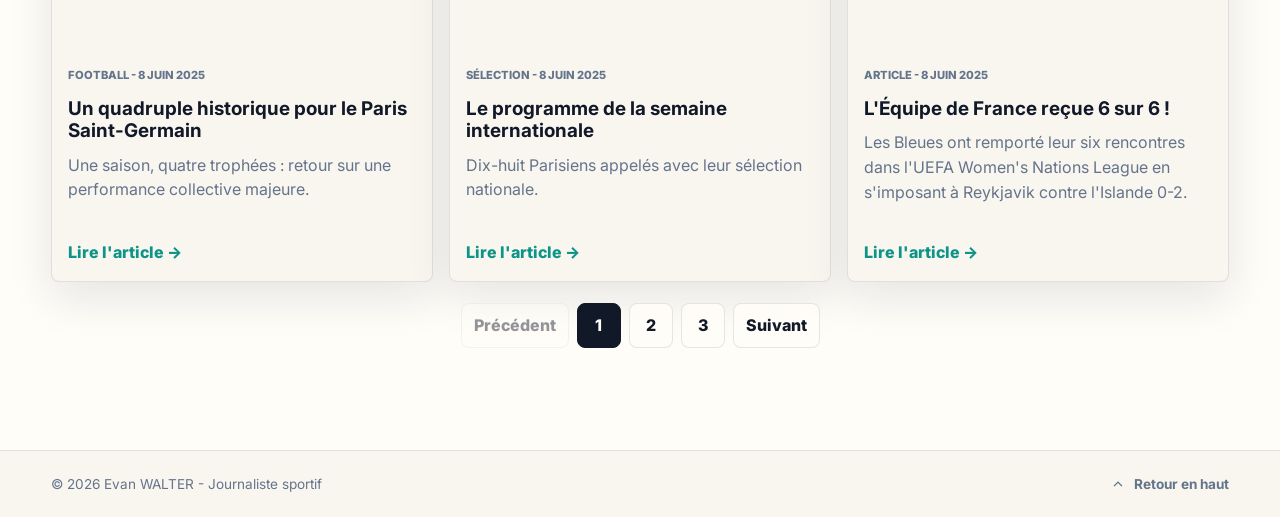
==== commit 1504e702: "update: cv and articles" ====
--- a/articles.html
+++ b/articles.html
@@ -246,14 +246,14 @@
             link: 'https://www.psg.fr/content/la-semaine-du-paris-saint-germain',
           },
           {
-            category: 'Article',
+            category: 'Interview',
             date: '2025-06-08',
             dateLabel: '8 juin 2025',
             title: 'Ousmane Dembélé : « Je me bats pour ce maillot ! »',
             excerpt:
               "Le n°10 du Paris Saint-Germain s’est exprimé au micro de l'UEFA après la finale de Champions League remportée face à l'Inter Milan (5-0).",
             image:
-              'https://media.psg.fr/image/upload/w_1921,c_fill,g_auto,ar_3:2/f_avif,q_75/diapo-training-hand_20250538_017-2_yw9yqz',
+              'https://media.psg.fr/image/upload/w_1921,c_fill,g_auto,ar_3:2/f_avif,q_75/a7405027_h6mika',
             alt: 'Ousmane Dembélé : « Je me bats pour ce maillot ! »',
             link: 'https://www.psg.fr/content/ousmane-dembele-je-me-bats-pour-ce-maillot',
           },
@@ -268,6 +268,17 @@
               'https://media.psg.fr/image/upload/w_1921,c_fill,g_auto,ar_3:2/f_avif,q_75/gettyimages-2219217712_q7w4og',
             alt: 'Le Portugal remporte sa deuxième Ligue des Nations !',
             link: 'https://www.psg.fr/content/le-portugal-remporte-sa-deuxieme-ligue-des-nations',
+          },
+          {
+            category: 'Interview',
+            date: '2025-06-08',
+            dateLabel: '8 juin 2025',
+            title: 'Luis Enrique : « Je suis persuadé que cette compétition sera passionnante »',
+            excerpt: 'Luis Enrique se plonge dans cette nouvelle compétition, au micro de la FIFA.',
+            image:
+              'https://media.psg.fr/image/upload/w_1921,c_fill,g_auto,ar_3:2/f_avif,q_75/_am18492_dsx9c1nq_ptufbw',
+            alt: 'Luis Enrique : « Je suis persuadé que cette compétition sera passionnante »',
+            link: 'https://www.psg.fr/content/luis-enrique-je-suis-persuade-que-cette-competition-sera-passionnante',
           },
         ];
 
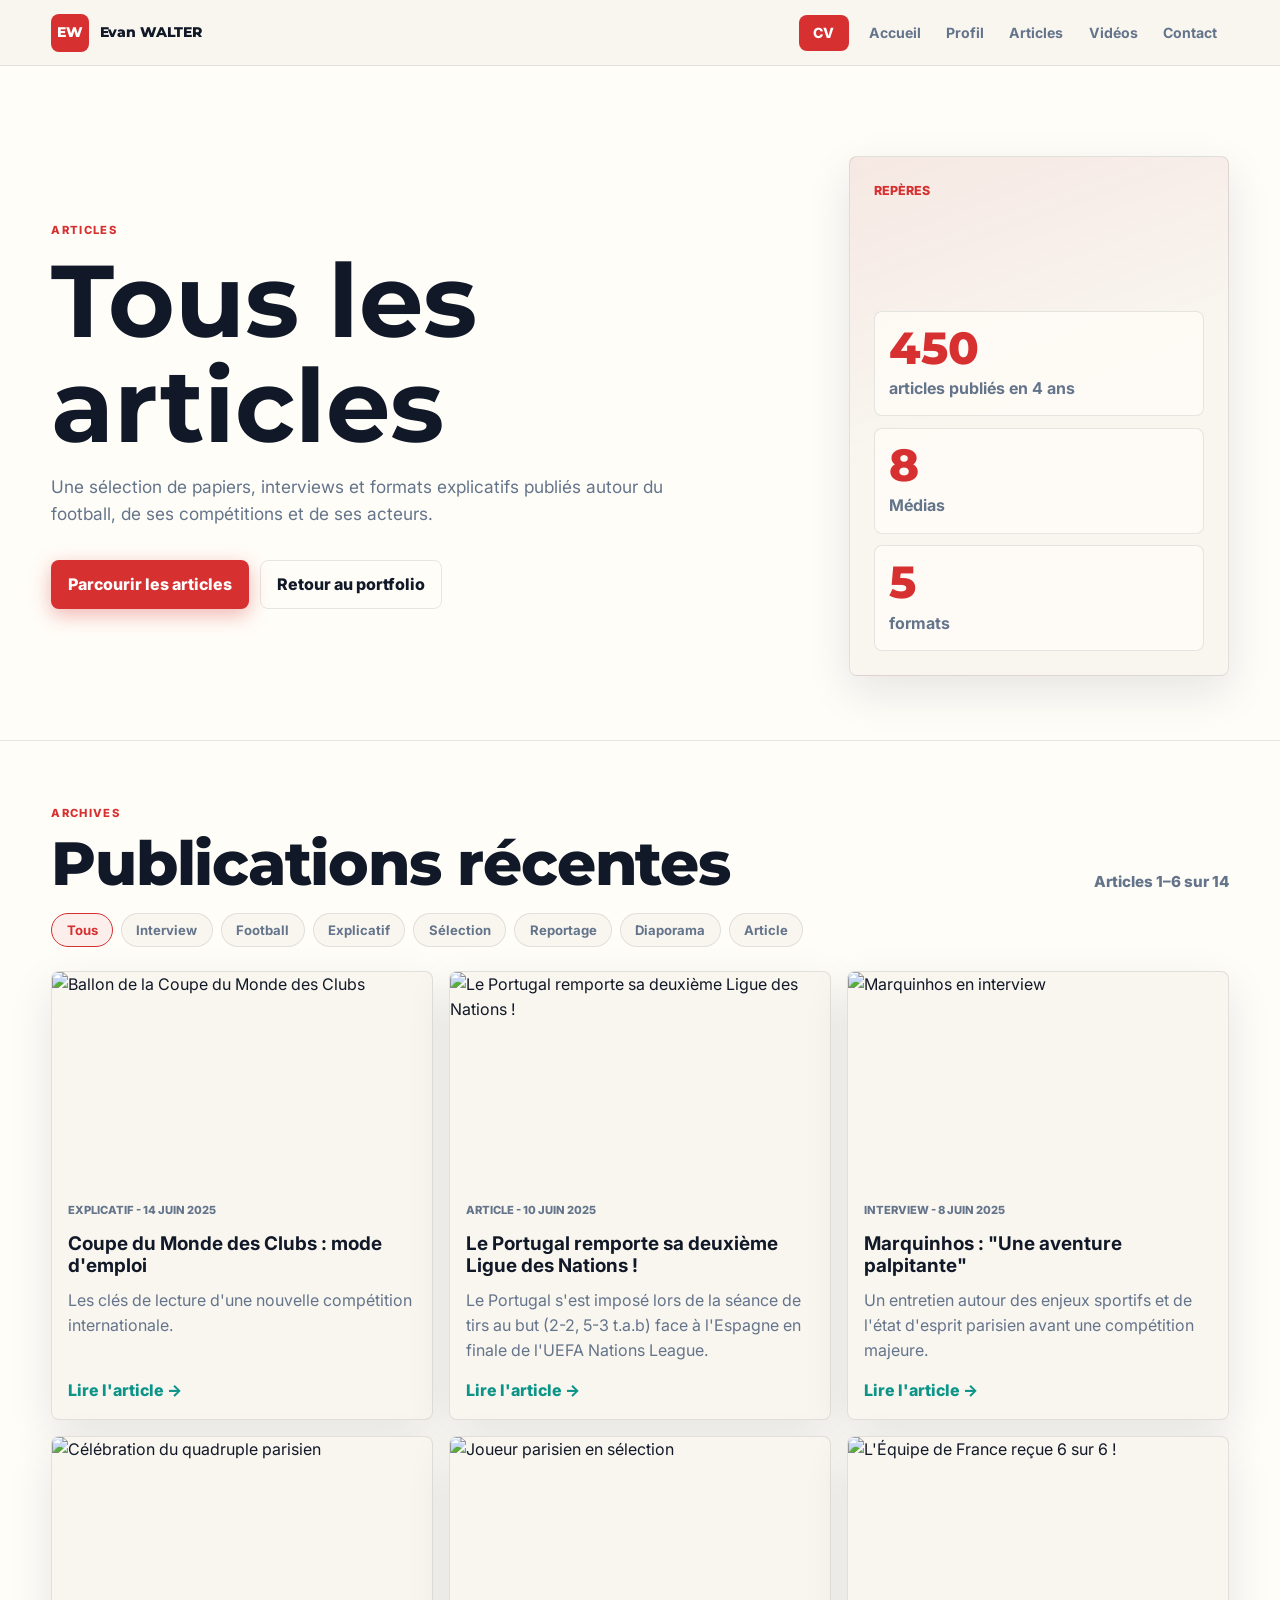
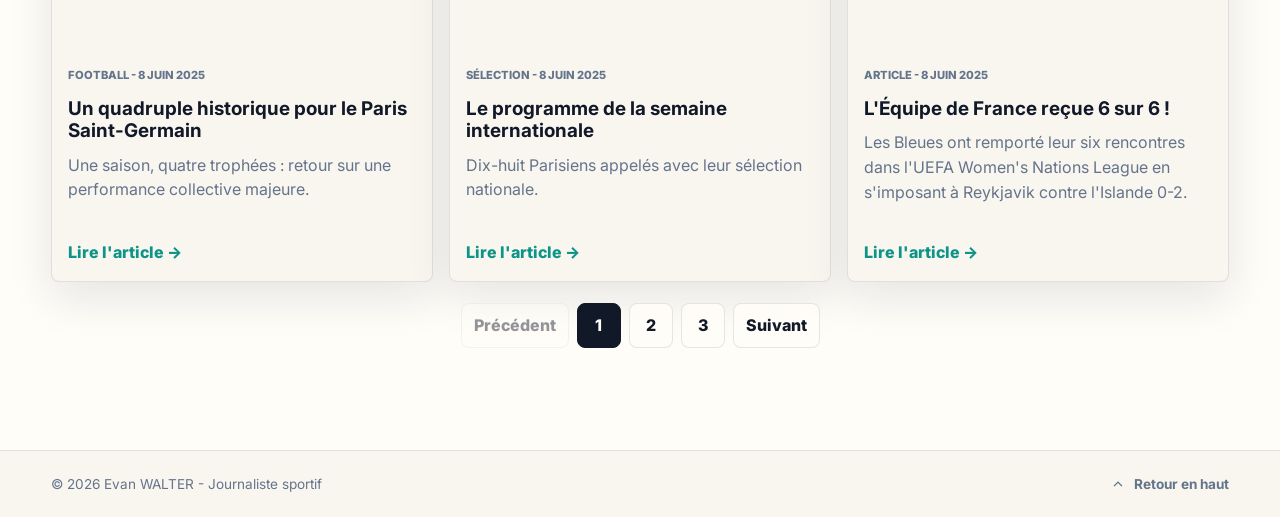
==== commit ddf2ef4e: "fix: ticker wording and menu header for articles page" ====
--- a/articles.html
+++ b/articles.html
@@ -28,13 +28,15 @@
         </a>
 
         <nav class="main-nav" role="navigation" aria-label="Navigation principale">
+          <a class="nav-cv" href="CV/CV%20-%20Evan%20WALTER.pdf" target="_blank" rel="noopener"
+            >CV</a
+          >
           <button id="nav-toggle" class="nav-toggle" aria-expanded="false" aria-controls="menu">
             Menu
           </button>
           <ul id="menu" class="menu">
             <li><a href="index.html#home">Accueil</a></li>
             <li><a href="index.html#about">Profil</a></li>
-            <li><a href="CV/CV%20-%20Evan%20WALTER.pdf" target="_blank" rel="noopener">CV</a></li>
             <li><a href="index.html#articles">Articles</a></li>
             <li><a href="index.html#videos">Vidéos</a></li>
             <li><a href="index.html#contact">Contact</a></li>
--- a/main.css
+++ b/main.css
@@ -279,6 +279,9 @@
 
 .main-nav {
   position: relative;
+  display: flex;
+  align-items: center;
+  gap: 0.5rem;
 }
 
 .nav-toggle {
@@ -341,6 +344,28 @@
 .header-light .menu a:focus-visible {
   color: var(--ink);
   background: rgba(13, 148, 136, 0.1);
+}
+
+.nav-cv {
+  padding: 0.45rem 0.9rem;
+  background: var(--red);
+  color: var(--white);
+  border-radius: var(--r);
+  font-weight: 800;
+  font-size: 0.88rem;
+  letter-spacing: 0.02em;
+  text-decoration: none;
+  transition:
+    background 0.18s,
+    transform 0.15s;
+  flex-shrink: 0;
+}
+
+.nav-cv:hover,
+.nav-cv:focus-visible {
+  background: var(--red-2);
+  color: var(--white);
+  transform: translateY(-1px);
 }
 
 .hero {
@@ -829,6 +854,49 @@
   font-weight: 500;
 }
 
+/* Fade mobile infos éditoriales (entre titre et boutons) ── */
+.contact-carousel-mobile {
+  display: none;
+  margin: 1.2rem 0 1.6rem;
+}
+
+.contact-carousel-slides {
+  display: grid;
+  grid-template-areas: 'slide';
+}
+
+.contact-carousel-slide {
+  grid-area: slide;
+  opacity: 0;
+  transition: opacity 0.55s ease;
+  pointer-events: none;
+  user-select: none;
+}
+
+.contact-carousel-slide.is-active {
+  opacity: 1;
+  pointer-events: auto;
+  user-select: auto;
+}
+
+.contact-carousel-slide .contact-fade-label {
+  display: block;
+  margin: 0 0 0.25rem;
+  color: var(--teal);
+  font-size: 0.65rem;
+  font-weight: 800;
+  letter-spacing: 0.12em;
+  text-transform: uppercase;
+}
+
+.contact-carousel-slide p {
+  margin: 0;
+  color: var(--muted);
+  font-size: 0.93rem;
+  line-height: 1.5;
+  font-weight: 500;
+}
+
 /* Icon-btn variante sombre (section vidéos) ────────────── */
 .icon-btn-dk {
   border-color: var(--line);
@@ -1023,8 +1091,10 @@
 
 .rail {
   position: relative;
-  /* clip-path clips left/right overflow while allowing vertical overflow for shadows and hover lift */
-  clip-path: inset(-12px 0 -20px 0);
+  overflow: hidden;
+  border-radius: var(--r-lg);
+  width: 100%;
+  margin: 0 auto;
 }
 
 .rail-track {
@@ -1033,11 +1103,11 @@
   grid-auto-flow: column;
   gap: var(--carousel-gap);
   overflow-x: auto;
-  padding: 0.8rem 0 1.4rem;
-  margin: -0.8rem 0 0;
+  padding: 0.75rem;
   overscroll-behavior-x: contain;
   scroll-behavior: smooth;
   scroll-snap-type: x mandatory;
+  scroll-padding-inline: 0.75rem;
   scrollbar-width: none;
 }
 
@@ -1642,6 +1712,9 @@
   .contact-panel {
     display: none;
   }
+  .contact-carousel-mobile {
+    display: block;
+  }
 }
 
 @media (max-width: 980px) {
@@ -1767,7 +1840,7 @@
   }
 
   .article-carousel {
-    --carousel-card-width: 80vw;
+    --carousel-card-width: 100%;
   }
 
   .video-carousel {
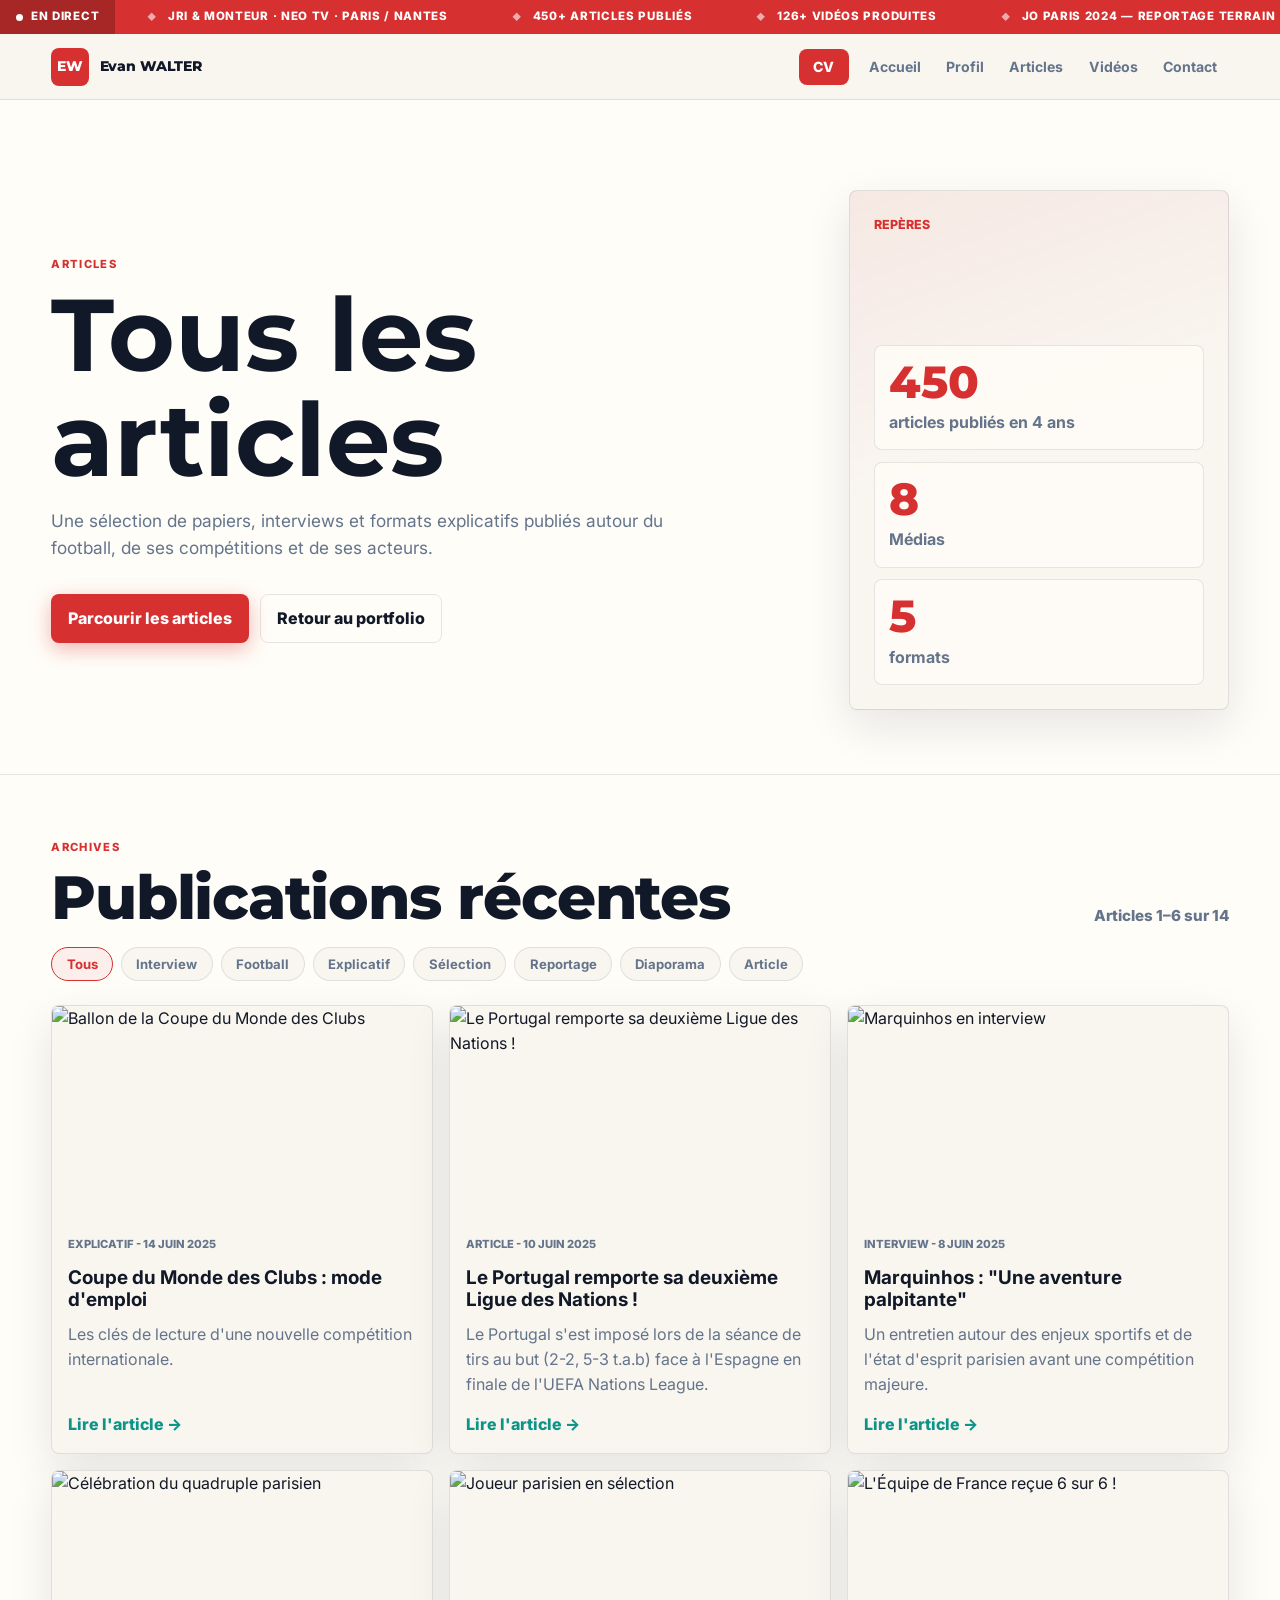
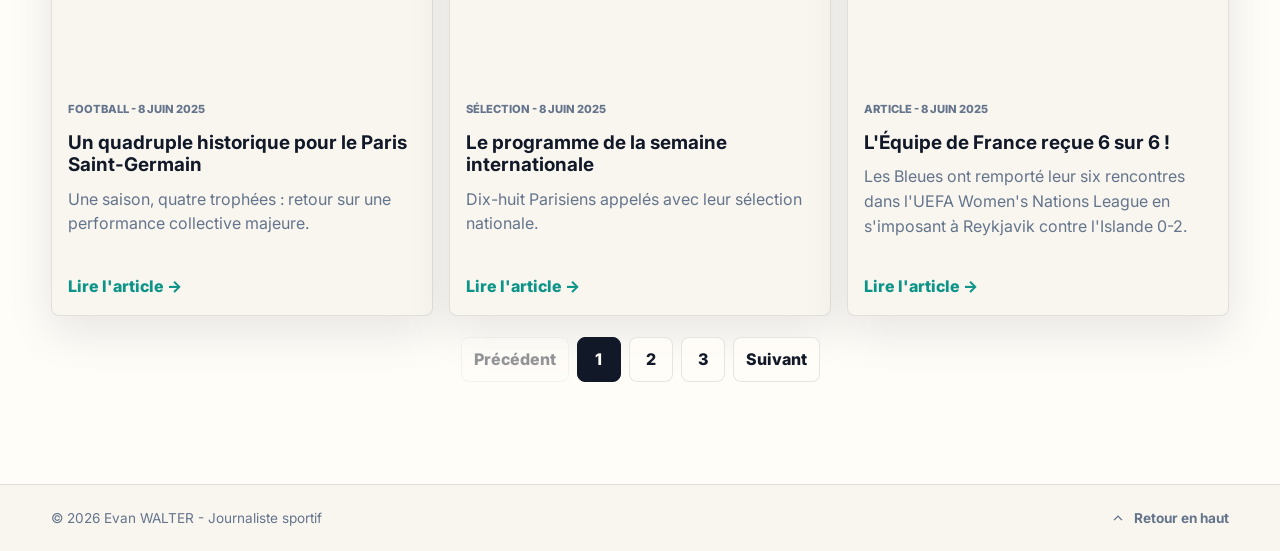
==== commit db55a99e: "add: ticker and progress bar in articles page" ====
--- a/articles.html
+++ b/articles.html
@@ -20,6 +20,36 @@
     <meta name="theme-color" content="#0d9488" />
   </head>
   <body>
+    <!-- Barre de progression lecture -->
+    <div class="progress-bar" id="progress-bar" aria-hidden="true"></div>
+
+    <!-- Ticker "EN DIRECT" -->
+    <div class="ticker-wrap" role="marquee" aria-label="Actualités récentes">
+      <div class="ticker-label" aria-hidden="true">
+        <span class="live-dot"></span>
+        EN DIRECT
+      </div>
+      <div class="ticker" aria-hidden="true">
+        <div class="ticker-track">
+          <span class="ticker-item">JRI &amp; Monteur · neo TV · Paris / Nantes</span>
+          <span class="ticker-item">450+ articles publiés</span>
+          <span class="ticker-item">126+ vidéos produites</span>
+          <span class="ticker-item">JO Paris 2024 — reportage terrain</span>
+          <span class="ticker-item">Formé au CNJ 44 &amp; IEJ Paris — Master Sport</span>
+          <span class="ticker-item">Football · Volley-ball · Audiodescription</span>
+          <span class="ticker-item">FC Nantes · PSG · Neptunes Nantes · NRMV</span>
+          <!-- Duplicate for seamless loop -->
+          <span class="ticker-item">JRI &amp; Monteur · neo TV · Paris / Nantes</span>
+          <span class="ticker-item">450+ articles publiés</span>
+          <span class="ticker-item">126+ vidéos produites</span>
+          <span class="ticker-item">JO Paris 2024 — reportage terrain</span>
+          <span class="ticker-item">Formé au CNJ 44 &amp; IEJ Paris — Master Sport</span>
+          <span class="ticker-item">Football · Volley-ball · Audiodescription</span>
+          <span class="ticker-item">FC Nantes · PSG · Neptunes Nantes · NRMV</span>
+        </div>
+      </div>
+    </div>
+
     <header class="site-header" role="banner">
       <div class="container header-grid">
         <a class="logo" href="index.html#home" aria-label="Accueil">
